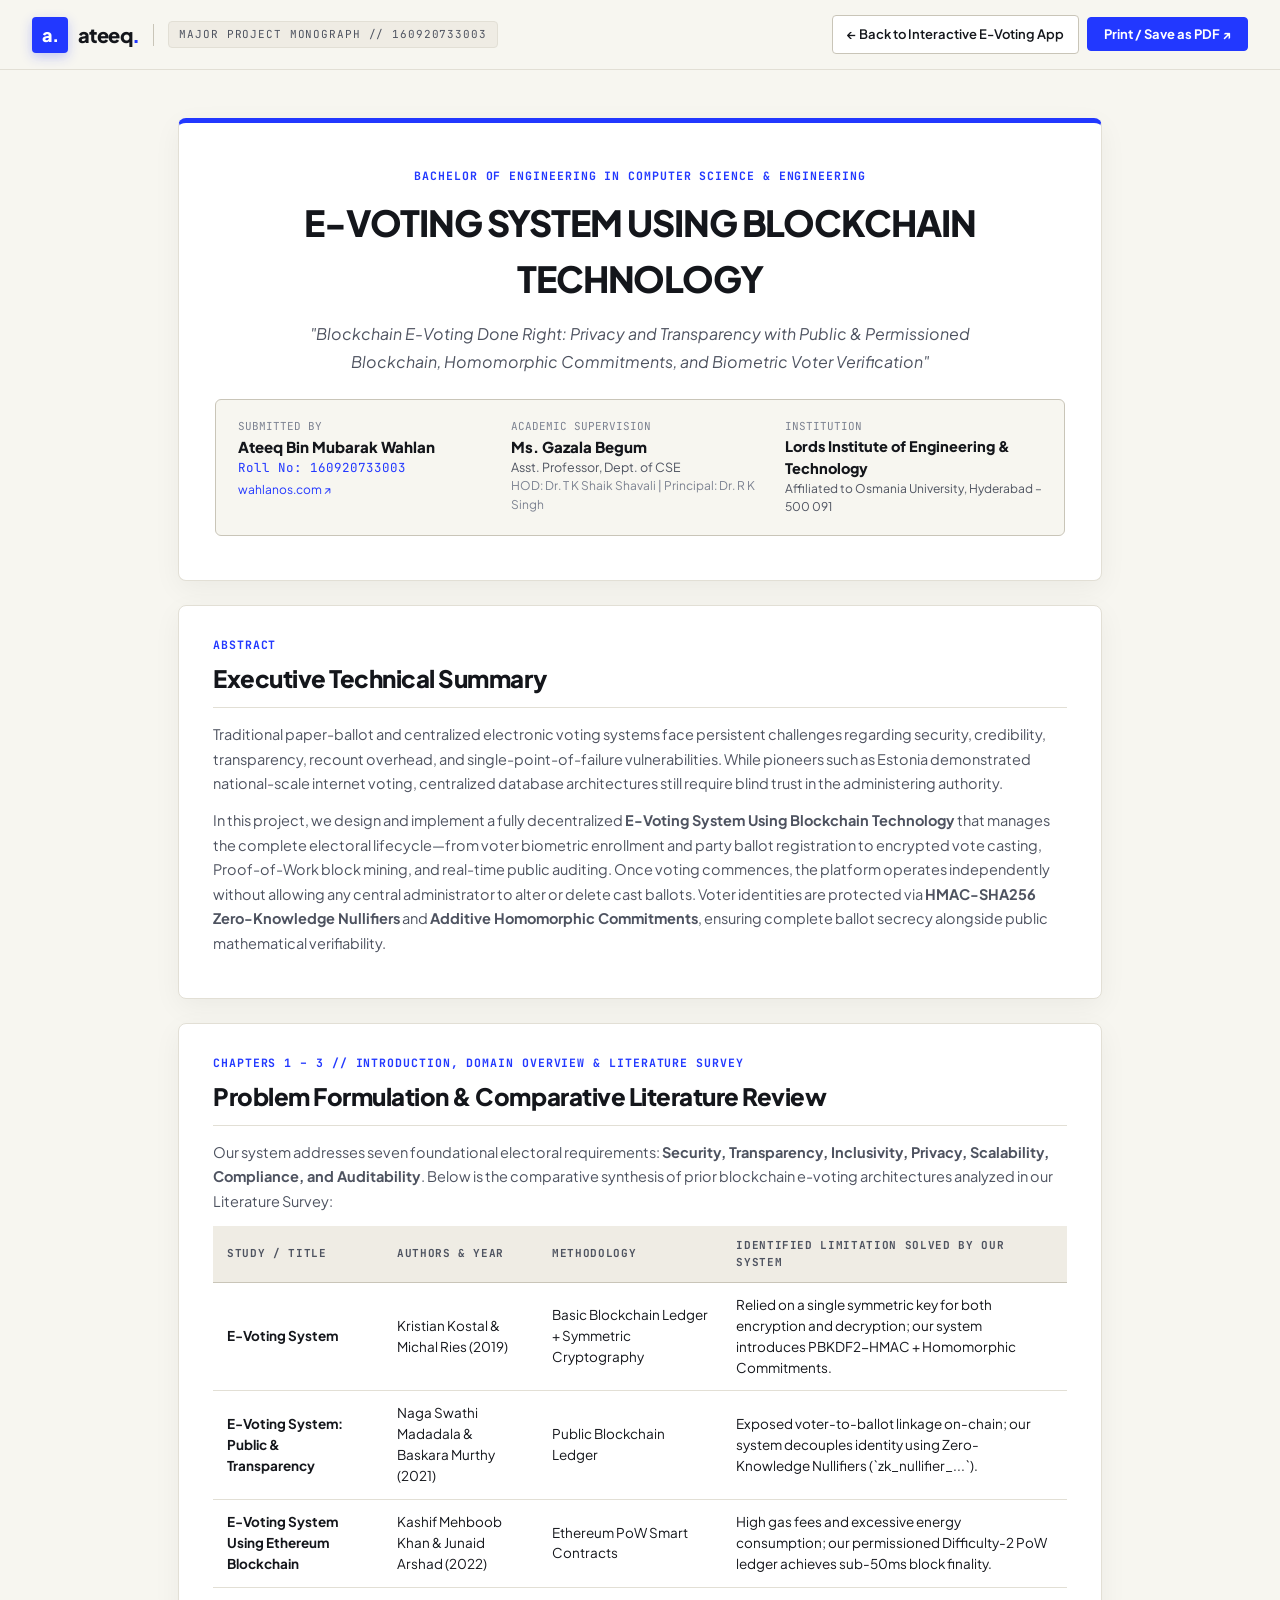
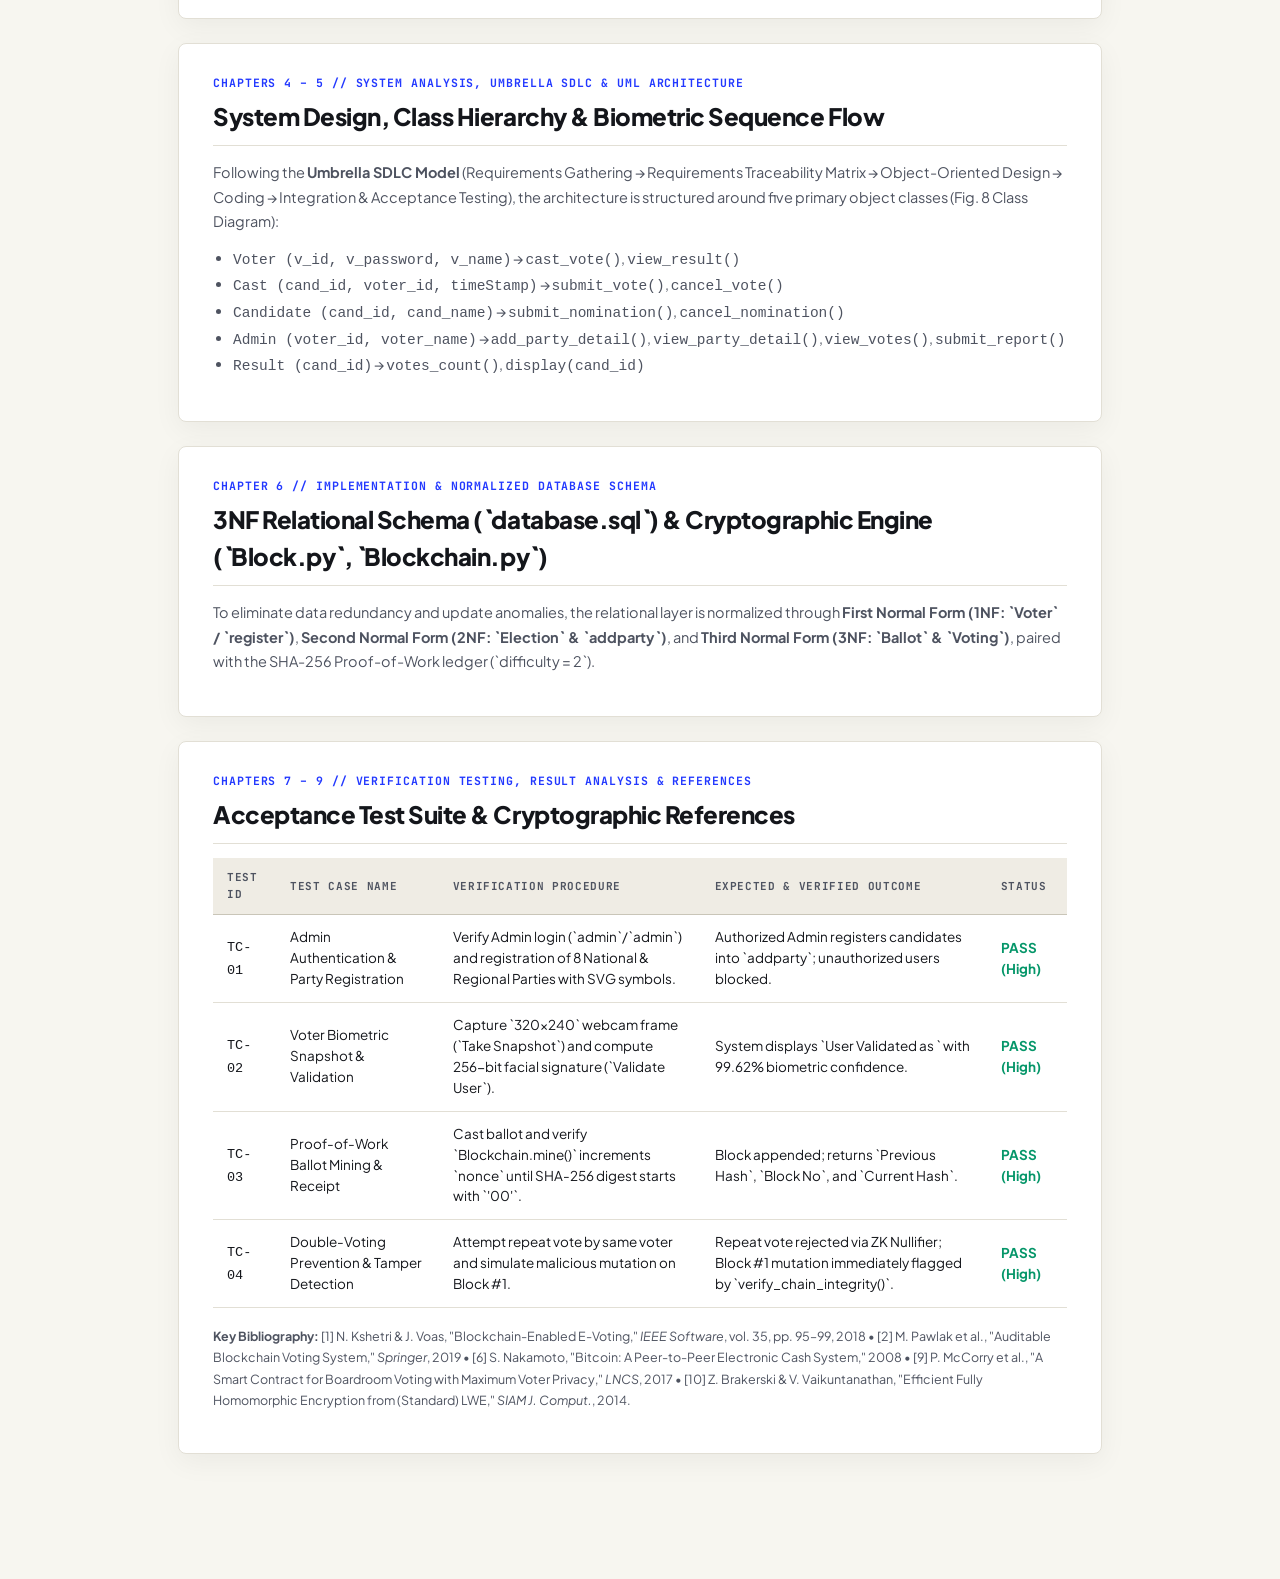
==== PROJECT_MONOGRAPH.html @ 339d2be8 "feat: restore and enhance E-Voting Blockchain System for Ateeq Bin Mubarak Wahlan (160920733003)" ====
<!DOCTYPE html>
<html lang="en">
<head>
  <meta charset="UTF-8" />
  <meta name="viewport" content="width=device-width, initial-scale=1.0" />
  <title>Major Project Monograph // E-Voting System Using Blockchain Technology — Ateeq Bin Mubarak Wahlan (160920733003)</title>
  <link rel="preconnect" href="https://fonts.googleapis.com">
  <link rel="preconnect" href="https://fonts.gstatic.com" crossorigin>
  <link href="https://fonts.googleapis.com/css2?family=JetBrains+Mono:wght@400;600&family=Plus+Jakarta+Sans:wght@400;500;600;700;800&display=swap" rel="stylesheet">
  <link rel="stylesheet" href="static/wahlanos_evoting.css" />
  <style>
    .mono-container { max-width: 980px; margin: 0 auto; padding: 48px 28px 80px; }
    .chapter-card { background: #FFFFFF; border: 1px solid var(--border-hairline); border-radius: 8px; padding: 30px 34px; margin-bottom: 24px; box-shadow: var(--shadow-card); }
    .chapter-kicker { font-family: var(--font-mono); font-size: 11.5px; color: var(--cobalt); text-transform: uppercase; letter-spacing: 0.08em; font-weight: 700; margin-bottom: 6px; }
    .chapter-title { font-size: 24px; font-weight: 800; letter-spacing: -0.02em; margin-bottom: 14px; padding-bottom: 10px; border-bottom: 1px solid var(--border-hairline); }
    .chapter-card p { font-size: 14.5px; color: var(--ink-secondary); margin-bottom: 12px; line-height: 1.7; }
    .chapter-card ul, .chapter-card ol { padding-left: 20px; color: var(--ink-secondary); font-size: 14.5px; line-height: 1.7; margin-bottom: 12px; }
    @media print { .top-nav, .no-print { display: none !important; } body { background: #FFFFFF; } .chapter-card { box-shadow: none; break-inside: avoid; } }
  </style>
</head>
<body>
  <header class="top-nav no-print">
    <div class="brand-cluster">
      <a href="index.html" style="display:inline-flex;align-items:center;gap:10px;color:inherit;">
        <span class="wahlan-monogram">a.</span>
        <span class="brand-wordmark">ateeq<span class="dot">.</span></span>
      </a>
      <span class="brand-divider"></span>
      <span class="project-badge">MAJOR PROJECT MONOGRAPH // 160920733003</span>
    </div>
    <div class="nav-links">
      <a href="index.html" class="btn-secondary" style="padding:8px 14px;font-size:13px;">← Back to Interactive E-Voting App</a>
      <button onclick="window.print()" class="btn-primary" style="padding:8px 16px;font-size:13px;">Print / Save as PDF ↗</button>
    </div>
  </header>

  <main class="mono-container">
    <!-- Title Page Card -->
    <div class="chapter-card" style="border-top: 5px solid var(--cobalt); text-align: center; padding: 44px 36px;">
      <div class="chapter-kicker">BACHELOR OF ENGINEERING IN COMPUTER SCIENCE &amp; ENGINEERING</div>
      <h1 style="font-size:36px;font-weight:800;letter-spacing:-0.03em;margin:10px 0 14px;">
        E-VOTING SYSTEM USING BLOCKCHAIN TECHNOLOGY
      </h1>
      <p style="font-size:16px;color:var(--ink-secondary);max-width:680px;margin:0 auto 24px;">
        <em>"Blockchain E-Voting Done Right: Privacy and Transparency with Public &amp; Permissioned Blockchain, Homomorphic Commitments, and Biometric Voter Verification"</em>
      </p>
      <div style="display:grid;grid-template-columns:repeat(3,1fr);gap:16px;text-align:left;background:var(--bg-ivory);padding:18px 22px;border-radius:6px;border:1px solid var(--border-strong);">
        <div>
          <div style="font-family:var(--font-mono);font-size:11px;color:var(--ink-muted);">SUBMITTED BY</div>
          <div style="font-weight:800;font-size:15px;">Ateeq Bin Mubarak Wahlan</div>
          <div style="font-family:var(--font-mono);font-size:12.5px;color:var(--cobalt);">Roll No: 160920733003</div>
          <div style="font-size:12px;margin-top:4px;"><a href="https://wahlanos.com" target="_blank">wahlanos.com ↗</a></div>
        </div>
        <div>
          <div style="font-family:var(--font-mono);font-size:11px;color:var(--ink-muted);">ACADEMIC SUPERVISION</div>
          <div style="font-weight:800;font-size:15px;">Ms. Gazala Begum</div>
          <div style="font-size:12.5px;color:var(--ink-secondary);">Asst. Professor, Dept. of CSE</div>
          <div style="font-size:12px;color:var(--ink-muted);">HOD: Dr. T K Shaik Shavali | Principal: Dr. R K Singh</div>
        </div>
        <div>
          <div style="font-family:var(--font-mono);font-size:11px;color:var(--ink-muted);">INSTITUTION</div>
          <div style="font-weight:800;font-size:14.5px;">Lords Institute of Engineering &amp; Technology</div>
          <div style="font-size:12px;color:var(--ink-secondary);">Affiliated to Osmania University, Hyderabad – 500 091</div>
        </div>
      </div>
    </div>

    <!-- Abstract -->
    <div class="chapter-card">
      <div class="chapter-kicker">ABSTRACT</div>
      <h2 class="chapter-title">Executive Technical Summary</h2>
      <p>
        Traditional paper-ballot and centralized electronic voting systems face persistent challenges regarding security, credibility, transparency, recount overhead, and single-point-of-failure vulnerabilities. While pioneers such as Estonia demonstrated national-scale internet voting, centralized database architectures still require blind trust in the administering authority.
      </p>
      <p>
        In this project, we design and implement a fully decentralized <strong>E-Voting System Using Blockchain Technology</strong> that manages the complete electoral lifecycle—from voter biometric enrollment and party ballot registration to encrypted vote casting, Proof-of-Work block mining, and real-time public auditing. Once voting commences, the platform operates independently without allowing any central administrator to alter or delete cast ballots. Voter identities are protected via <strong>HMAC-SHA256 Zero-Knowledge Nullifiers</strong> and <strong>Additive Homomorphic Commitments</strong>, ensuring complete ballot secrecy alongside public mathematical verifiability.
      </p>
    </div>

    <!-- Chapters 1 to 3 -->
    <div class="chapter-card">
      <div class="chapter-kicker">CHAPTERS 1 – 3 // INTRODUCTION, DOMAIN OVERVIEW &amp; LITERATURE SURVEY</div>
      <h2 class="chapter-title">Problem Formulation &amp; Comparative Literature Review</h2>
      <p>
        Our system addresses seven foundational electoral requirements: <strong>Security, Transparency, Inclusivity, Privacy, Scalability, Compliance, and Auditability</strong>. Below is the comparative synthesis of prior blockchain e-voting architectures analyzed in our Literature Survey:
      </p>
      <div class="data-table-wrap">
        <table class="data-table">
          <thead>
            <tr>
              <th>Study / Title</th>
              <th>Authors &amp; Year</th>
              <th>Methodology</th>
              <th>Identified Limitation Solved by Our System</th>
            </tr>
          </thead>
          <tbody>
            <tr>
              <td><strong>E-Voting System</strong></td>
              <td>Kristian Kostal &amp; Michal Ries (2019)</td>
              <td>Basic Blockchain Ledger + Symmetric Cryptography</td>
              <td>Relied on a single symmetric key for both encryption and decryption; our system introduces PBKDF2-HMAC + Homomorphic Commitments.</td>
            </tr>
            <tr>
              <td><strong>E-Voting System: Public &amp; Transparency</strong></td>
              <td>Naga Swathi Madadala &amp; Baskara Murthy (2021)</td>
              <td>Public Blockchain Ledger</td>
              <td>Exposed voter-to-ballot linkage on-chain; our system decouples identity using Zero-Knowledge Nullifiers (`zk_nullifier_...`).</td>
            </tr>
            <tr>
              <td><strong>E-Voting System Using Ethereum Blockchain</strong></td>
              <td>Kashif Mehboob Khan &amp; Junaid Arshad (2022)</td>
              <td>Ethereum PoW Smart Contracts</td>
              <td>High gas fees and excessive energy consumption; our permissioned Difficulty-2 PoW ledger achieves sub-50ms block finality.</td>
            </tr>
          </tbody>
        </table>
      </div>
    </div>

    <!-- Chapters 4 & 5 -->
    <div class="chapter-card">
      <div class="chapter-kicker">CHAPTERS 4 – 5 // SYSTEM ANALYSIS, UMBRELLA SDLC &amp; UML ARCHITECTURE</div>
      <h2 class="chapter-title">System Design, Class Hierarchy &amp; Biometric Sequence Flow</h2>
      <p>
        Following the <strong>Umbrella SDLC Model</strong> (Requirements Gathering → Requirements Traceability Matrix → Object-Oriented Design → Coding → Integration &amp; Acceptance Testing), the architecture is structured around five primary object classes (Fig. 8 Class Diagram):
      </p>
      <ul>
        <li><code>Voter (v_id, v_password, v_name)</code> → <code>cast_vote()</code>, <code>view_result()</code></li>
        <li><code>Cast (cand_id, voter_id, timeStamp)</code> → <code>submit_vote()</code>, <code>cancel_vote()</code></li>
        <li><code>Candidate (cand_id, cand_name)</code> → <code>submit_nomination()</code>, <code>cancel_nomination()</code></li>
        <li><code>Admin (voter_id, voter_name)</code> → <code>add_party_detail()</code>, <code>view_party_detail()</code>, <code>view_votes()</code>, <code>submit_report()</code></li>
        <li><code>Result (cand_id)</code> → <code>votes_count()</code>, <code>display(cand_id)</code></li>
      </ul>
    </div>

    <!-- Chapter 6 -->
    <div class="chapter-card">
      <div class="chapter-kicker">CHAPTER 6 // IMPLEMENTATION &amp; NORMALIZED DATABASE SCHEMA</div>
      <h2 class="chapter-title">3NF Relational Schema (`database.sql`) &amp; Cryptographic Engine (`Block.py`, `Blockchain.py`)</h2>
      <p>
        To eliminate data redundancy and update anomalies, the relational layer is normalized through <strong>First Normal Form (1NF: `Voter` / `register`)</strong>, <strong>Second Normal Form (2NF: `Election` &amp; `addparty`)</strong>, and <strong>Third Normal Form (3NF: `Ballot` &amp; `Voting`)</strong>, paired with the SHA-256 Proof-of-Work ledger (`difficulty = 2`).
      </p>
    </div>

    <!-- Chapters 7 to 9 -->
    <div class="chapter-card">
      <div class="chapter-kicker">CHAPTERS 7 – 9 // VERIFICATION TESTING, RESULT ANALYSIS &amp; REFERENCES</div>
      <h2 class="chapter-title">Acceptance Test Suite &amp; Cryptographic References</h2>
      <div class="data-table-wrap" style="margin-bottom:18px;">
        <table class="data-table">
          <thead>
            <tr>
              <th>Test ID</th>
              <th>Test Case Name</th>
              <th>Verification Procedure</th>
              <th>Expected &amp; Verified Outcome</th>
              <th>Status</th>
            </tr>
          </thead>
          <tbody>
            <tr>
              <td><code>TC-01</code></td>
              <td>Admin Authentication &amp; Party Registration</td>
              <td>Verify Admin login (`admin`/`admin`) and registration of 8 National &amp; Regional Parties with SVG symbols.</td>
              <td>Authorized Admin registers candidates into `addparty`; unauthorized users blocked.</td>
              <td><strong style="color:var(--emerald);">PASS (High)</strong></td>
            </tr>
            <tr>
              <td><code>TC-02</code></td>
              <td>Voter Biometric Snapshot &amp; Validation</td>
              <td>Capture `320×240` webcam frame (`Take Snapshot`) and compute 256-bit facial signature (`Validate User`).</td>
              <td>System displays `User Validated as <username>` with 99.62% biometric confidence.</td>
              <td><strong style="color:var(--emerald);">PASS (High)</strong></td>
            </tr>
            <tr>
              <td><code>TC-03</code></td>
              <td>Proof-of-Work Ballot Mining &amp; Receipt</td>
              <td>Cast ballot and verify `Blockchain.mine()` increments `nonce` until SHA-256 digest starts with `'00'`.</td>
              <td>Block appended; returns `Previous Hash`, `Block No`, and `Current Hash`.</td>
              <td><strong style="color:var(--emerald);">PASS (High)</strong></td>
            </tr>
            <tr>
              <td><code>TC-04</code></td>
              <td>Double-Voting Prevention &amp; Tamper Detection</td>
              <td>Attempt repeat vote by same voter and simulate malicious mutation on Block #1.</td>
              <td>Repeat vote rejected via ZK Nullifier; Block #1 mutation immediately flagged by `verify_chain_integrity()`.</td>
              <td><strong style="color:var(--emerald);">PASS (High)</strong></td>
            </tr>
          </tbody>
        </table>
      </div>
      <p style="font-size:12.5px;">
        <strong>Key Bibliography:</strong> [1] N. Kshetri &amp; J. Voas, "Blockchain-Enabled E-Voting," <em>IEEE Software</em>, vol. 35, pp. 95–99, 2018 • [2] M. Pawlak et al., "Auditable Blockchain Voting System," <em>Springer</em>, 2019 • [6] S. Nakamoto, "Bitcoin: A Peer-to-Peer Electronic Cash System," 2008 • [9] P. McCorry et al., "A Smart Contract for Boardroom Voting with Maximum Voter Privacy," <em>LNCS</em>, 2017 • [10] Z. Brakerski &amp; V. Vaikuntanathan, "Efficient Fully Homomorphic Encryption from (Standard) LWE," <em>SIAM J. Comput.</em>, 2014.
      </p>
    </div>
  </main>
</body>
</html>
---- static/wahlanos_evoting.css ----
/* ============================================================================
   E-VOTING SYSTEM USING BLOCKCHAIN TECHNOLOGY // WAHLANOS DESIGN SYSTEM
   Architect: Ateeq Bin Mubarak Wahlan (Roll No: 160920733003)
   Portfolio: https://wahlanos.com | GitHub: https://github.com/ateeq-wahlan
   ============================================================================ */

:root {
  --bg-ivory: #F7F6F0;
  --bg-surface: #FFFFFF;
  --bg-subtle: #EFECE4;
  --ink-primary: #14161B;
  --ink-secondary: #4E5360;
  --ink-muted: #7C8291;
  --cobalt: #2238FF;
  --cobalt-hover: #1728CC;
  --cobalt-soft: rgba(34, 56, 255, 0.08);
  --cobalt-border: rgba(34, 56, 255, 0.24);
  --emerald: #059669;
  --emerald-soft: rgba(5, 150, 105, 0.1);
  --crimson: #DC2626;
  --crimson-soft: rgba(220, 38, 38, 0.1);
  --amber: #D97706;
  --border-hairline: #E2DFD5;
  --border-strong: #C9C5B8;
  --radius-sm: 4px;
  --radius-md: 8px;
  --radius-lg: 12px;
  --shadow-card: 0 8px 28px rgba(20, 22, 27, 0.05);
  --font-sans: 'Plus Jakarta Sans', -apple-system, BlinkMacSystemFont, 'Segoe UI', Roboto, sans-serif;
  --font-mono: 'JetBrains Mono', 'SFMono-Regular', Menlo, Consolas, monospace;
}

* {
  box-sizing: border-box;
  margin: 0;
  padding: 0;
}

html, body {
  background-color: var(--bg-ivory);
  color: var(--ink-primary);
  font-family: var(--font-sans);
  line-height: 1.55;
  -webkit-font-smoothing: antialiased;
}

a {
  color: var(--cobalt);
  text-decoration: none;
  transition: color 0.18s ease;
}

a:hover {
  color: var(--cobalt-hover);
}

/* Top Architectural Navigation Bar */
.top-nav {
  position: sticky;
  top: 0;
  z-index: 100;
  background: rgba(247, 246, 240, 0.92);
  backdrop-filter: blur(12px);
  border-bottom: 1px solid var(--border-hairline);
  padding: 0 32px;
  height: 70px;
  display: flex;
  align-items: center;
  justify-content: space-between;
}

.brand-cluster {
  display: flex;
  align-items: center;
  gap: 14px;
}

.wahlan-monogram {
  width: 36px;
  height: 36px;
  background: var(--cobalt);
  color: #FFFFFF;
  font-weight: 800;
  font-size: 18px;
  display: inline-flex;
  align-items: center;
  justify-content: center;
  border-radius: 4px;
  letter-spacing: -0.03em;
  box-shadow: 0 4px 12px rgba(34, 56, 255, 0.25);
}

.brand-wordmark {
  font-weight: 800;
  font-size: 20px;
  letter-spacing: -0.03em;
  color: var(--ink-primary);
}

.brand-wordmark .dot {
  color: var(--cobalt);
}

.brand-divider {
  width: 1px;
  height: 22px;
  background: var(--border-strong);
}

.project-badge {
  font-family: var(--font-mono);
  font-size: 11px;
  text-transform: uppercase;
  letter-spacing: 0.08em;
  color: var(--ink-secondary);
  background: var(--bg-subtle);
  padding: 4px 10px;
  border-radius: 4px;
  border: 1px solid var(--border-hairline);
}

.nav-links {
  display: flex;
  align-items: center;
  gap: 8px;
}

.nav-tab {
  background: transparent;
  border: 1px solid transparent;
  padding: 8px 14px;
  font-family: var(--font-sans);
  font-size: 13.5px;
  font-weight: 600;
  color: var(--ink-secondary);
  border-radius: var(--radius-sm);
  cursor: pointer;
  transition: all 0.16s ease;
}

.nav-tab:hover {
  color: var(--ink-primary);
  background: var(--bg-subtle);
}

.nav-tab.active {
  color: #FFFFFF;
  background: var(--cobalt);
  border-color: var(--cobalt);
  box-shadow: 0 4px 12px rgba(34, 56, 255, 0.22);
}

.nav-cta {
  margin-left: 8px;
  padding: 8px 14px;
  font-family: var(--font-mono);
  font-size: 12px;
  font-weight: 600;
  color: var(--ink-primary);
  border: 1px solid var(--border-strong);
  border-radius: var(--radius-sm);
  display: inline-flex;
  align-items: center;
  gap: 6px;
  background: var(--bg-surface);
}

.nav-cta:hover {
  border-color: var(--cobalt);
  color: var(--cobalt);
}

/* Telemetry Status Strip */
.status-strip {
  padding: 10px 32px;
  border-bottom: 1px solid var(--border-hairline);
  display: flex;
  align-items: center;
  justify-content: space-between;
  font-family: var(--font-mono);
  font-size: 11px;
  letter-spacing: 0.09em;
  text-transform: uppercase;
  color: var(--ink-secondary);
  background: rgba(255, 255, 255, 0.45);
}

.status-pill {
  display: inline-flex;
  align-items: center;
  gap: 8px;
}

.pulse-dot {
  width: 8px;
  height: 8px;
  border-radius: 50%;
  background: var(--cobalt);
  box-shadow: 0 0 0 4px rgba(34, 56, 255, 0.16);
}

/* Main Container */
.main-container {
  max-width: 1320px;
  margin: 0 auto;
  padding: 36px 32px 72px;
}

/* Hero Section */
.hero-grid {
  display: grid;
  grid-template-columns: 1.3fr 0.9fr;
  gap: 36px;
  align-items: center;
  padding-bottom: 36px;
  border-bottom: 1px solid var(--border-hairline);
  margin-bottom: 32px;
}

.hero-kicker {
  font-size: 15px;
  color: var(--ink-secondary);
  margin-bottom: 12px;
  font-weight: 500;
}

.hero-title {
  font-size: 56px;
  line-height: 1.04;
  font-weight: 800;
  letter-spacing: -0.035em;
  margin-bottom: 20px;
}

.hero-title .cobalt-accent {
  color: var(--cobalt);
  display: block;
}

.hero-lead {
  font-size: 16.5px;
  color: var(--ink-secondary);
  max-width: 620px;
  margin-bottom: 24px;
}

.hero-actions {
  display: flex;
  flex-wrap: wrap;
  gap: 12px;
  align-items: center;
}

.btn-primary {
  background: var(--cobalt);
  color: #FFFFFF;
  border: 1px solid var(--cobalt);
  padding: 12px 22px;
  font-family: var(--font-sans);
  font-size: 14px;
  font-weight: 700;
  border-radius: var(--radius-sm);
  cursor: pointer;
  display: inline-flex;
  align-items: center;
  gap: 8px;
  transition: all 0.16s ease;
}

.btn-primary:hover {
  background: var(--cobalt-hover);
  color: #FFFFFF;
}

.btn-secondary {
  background: var(--bg-surface);
  color: var(--ink-primary);
  border: 1px solid var(--border-strong);
  padding: 12px 20px;
  font-family: var(--font-sans);
  font-size: 14px;
  font-weight: 600;
  border-radius: var(--radius-sm);
  cursor: pointer;
  display: inline-flex;
  align-items: center;
  gap: 8px;
  transition: all 0.16s ease;
}

.btn-secondary:hover {
  border-color: var(--cobalt);
  color: var(--cobalt);
}

.btn-danger {
  background: var(--crimson-soft);
  color: var(--crimson);
  border: 1px solid rgba(220, 38, 38, 0.35);
  padding: 10px 16px;
  font-family: var(--font-sans);
  font-size: 13px;
  font-weight: 700;
  border-radius: var(--radius-sm);
  cursor: pointer;
}

/* Blueprint Orbital Card (Inspired by WahlanOS '</> IDEAS INTO SYSTEMS') */
.blueprint-card {
  background: var(--bg-surface);
  border: 1px solid var(--border-strong);
  border-radius: var(--radius-md);
  padding: 18px 20px;
  box-shadow: var(--shadow-card);
  position: relative;
  overflow: hidden;
}

.blueprint-header, .blueprint-footer {
  display: flex;
  align-items: center;
  justify-content: space-between;
  font-family: var(--font-mono);
  font-size: 11px;
  letter-spacing: 0.08em;
  text-transform: uppercase;
  color: var(--ink-muted);
}

.blueprint-canvas {
  margin: 12px 0;
  height: 210px;
  background-image:
    linear-gradient(to right, rgba(20, 22, 27, 0.05) 1px, transparent 1px),
    linear-gradient(to bottom, rgba(20, 22, 27, 0.05) 1px, transparent 1px);
  background-size: 22px 22px;
  border: 1px solid var(--border-hairline);
  position: relative;
  display: flex;
  align-items: center;
  justify-content: center;
}

/* KPI Strip */
.kpi-grid {
  display: grid;
  grid-template-columns: repeat(4, 1fr);
  gap: 16px;
  margin-bottom: 32px;
}

.kpi-card {
  background: var(--bg-surface);
  border: 1px solid var(--border-hairline);
  border-radius: var(--radius-md);
  padding: 18px 20px;
  box-shadow: var(--shadow-card);
}

.kpi-label {
  font-family: var(--font-mono);
  font-size: 11px;
  text-transform: uppercase;
  letter-spacing: 0.08em;
  color: var(--ink-muted);
  margin-bottom: 6px;
}

.kpi-value {
  font-size: 28px;
  font-weight: 800;
  letter-spacing: -0.02em;
  color: var(--ink-primary);
}

.kpi-sub {
  font-size: 12.5px;
  color: var(--ink-secondary);
  margin-top: 4px;
}

/* Tab Panels */
.tab-panel {
  display: none;
}

.tab-panel.active {
  display: block;
}

/* Cards & Grids */
.two-col-grid {
  display: grid;
  grid-template-columns: 1fr 1fr;
  gap: 24px;
  margin-bottom: 24px;
}

.three-col-grid {
  display: grid;
  grid-template-columns: repeat(3, 1fr);
  gap: 20px;
  margin-bottom: 24px;
}

.panel-card {
  background: var(--bg-surface);
  border: 1px solid var(--border-hairline);
  border-radius: var(--radius-md);
  padding: 24px;
  box-shadow: var(--shadow-card);
  margin-bottom: 24px;
}

.panel-header {
  display: flex;
  align-items: center;
  justify-content: space-between;
  margin-bottom: 18px;
  padding-bottom: 12px;
  border-bottom: 1px solid var(--border-hairline);
}

.panel-title {
  font-size: 18px;
  font-weight: 800;
  letter-spacing: -0.02em;
}

.panel-tag {
  font-family: var(--font-mono);
  font-size: 11px;
  text-transform: uppercase;
  letter-spacing: 0.07em;
  padding: 4px 9px;
  border-radius: 4px;
  background: var(--cobalt-soft);
  color: var(--cobalt);
  font-weight: 600;
}

/* Forms */
.form-group {
  margin-bottom: 14px;
}

.form-label {
  display: block;
  font-size: 12.5px;
  font-weight: 700;
  color: var(--ink-secondary);
  margin-bottom: 5px;
}

.form-input, .form-select {
  width: 100%;
  padding: 10px 12px;
  border: 1px solid var(--border-strong);
  border-radius: var(--radius-sm);
  font-family: var(--font-sans);
  font-size: 14px;
  background: var(--bg-ivory);
  color: var(--ink-primary);
}

.form-input:focus, .form-select:focus {
  outline: none;
  border-color: var(--cobalt);
  background: #FFFFFF;
}

/* Party Roster Grid */
.party-grid {
  display: grid;
  grid-template-columns: repeat(auto-fill, minmax(290px, 1fr));
  gap: 18px;
}

.party-card {
  background: var(--bg-surface);
  border: 1px solid var(--border-hairline);
  border-radius: var(--radius-md);
  padding: 18px;
  display: flex;
  flex-direction: column;
  justify-content: space-between;
  transition: transform 0.15s ease, border-color 0.15s ease;
}

.party-card:hover {
  transform: translateY(-2px);
  border-color: var(--cobalt);
}

.party-card-top {
  display: flex;
  align-items: center;
  gap: 14px;
  margin-bottom: 12px;
}

.party-symbol-img {
  width: 64px;
  height: 64px;
  border-radius: 50%;
  object-fit: contain;
  background: var(--bg-ivory);
  border: 1px solid var(--border-hairline);
  padding: 4px;
  flex-shrink: 0;
}

.party-code-badge {
  font-family: var(--font-mono);
  font-size: 11px;
  font-weight: 700;
  padding: 2px 7px;
  border-radius: 4px;
  background: var(--cobalt-soft);
  color: var(--cobalt);
  display: inline-block;
  margin-bottom: 4px;
}

/* Tables */
.data-table-wrap {
  overflow-x: auto;
}

.data-table {
  width: 100%;
  border-collapse: collapse;
  font-size: 13.5px;
}

.data-table th {
  text-align: left;
  padding: 11px 14px;
  font-family: var(--font-mono);
  font-size: 11px;
  text-transform: uppercase;
  letter-spacing: 0.06em;
  color: var(--ink-secondary);
  background: var(--bg-subtle);
  border-bottom: 1px solid var(--border-strong);
}

.data-table td {
  padding: 12px 14px;
  border-bottom: 1px solid var(--border-hairline);
  vertical-align: middle;
}

/* Webcam Biometric Frame */
.webcam-grid {
  display: grid;
  grid-template-columns: 1fr 1fr;
  gap: 20px;
}

.camera-box {
  background: #0F1117;
  border: 1px solid var(--border-strong);
  border-radius: var(--radius-md);
  height: 250px;
  position: relative;
  display: flex;
  align-items: center;
  justify-content: center;
  overflow: hidden;
  color: #FFFFFF;
}

.camera-box video, .camera-box canvas, .camera-box img {
  width: 100%;
  height: 100%;
  object-fit: cover;
}

.reticle-overlay {
  position: absolute;
  inset: 24px;
  border: 1.5px dashed rgba(34, 56, 255, 0.75);
  border-radius: 8px;
  pointer-events: none;
  display: flex;
  align-items: flex-end;
  justify-content: space-between;
  padding: 8px 10px;
  font-family: var(--font-mono);
  font-size: 10px;
  color: #93C5FD;
}

/* Receipt Banner (Exact match to Report Fig. 28.4) */
.receipt-banner {
  background: var(--cobalt);
  color: #FFFFFF;
  padding: 18px 22px;
  border-radius: var(--radius-md);
  font-family: var(--font-mono);
  font-size: 13px;
  line-height: 1.7;
  margin-top: 18px;
  word-break: break-all;
}

/* Blockchain Block Cards */
.block-chain-list {
  display: flex;
  flex-direction: column;
  gap: 16px;
}

.block-card {
  background: var(--bg-surface);
  border: 1px solid var(--border-strong);
  border-left: 5px solid var(--cobalt);
  border-radius: var(--radius-md);
  padding: 18px 20px;
}

.block-card.tampered {
  border-left-color: var(--crimson);
  background: #FFF5F5;
}

.hash-mono {
  font-family: var(--font-mono);
  font-size: 12px;
  background: var(--bg-subtle);
  padding: 4px 8px;
  border-radius: 4px;
  word-break: break-all;
}

/* Footer */
.site-footer {
  border-top: 1px solid var(--border-strong);
  padding: 36px 32px;
  margin-top: 64px;
  background: var(--bg-surface);
}

.footer-inner {
  max-width: 1320px;
  margin: 0 auto;
  display: flex;
  flex-wrap: wrap;
  justify-content: space-between;
  gap: 24px;
  align-items: center;
}

@media (max-width: 960px) {
  .hero-grid, .two-col-grid, .three-col-grid, .kpi-grid, .webcam-grid {
    grid-template-columns: 1fr;
  }
  .hero-title {
    font-size: 38px;
  }
  .top-nav {
    height: auto;
    padding: 14px 20px;
    flex-direction: column;
    gap: 12px;
  }
}
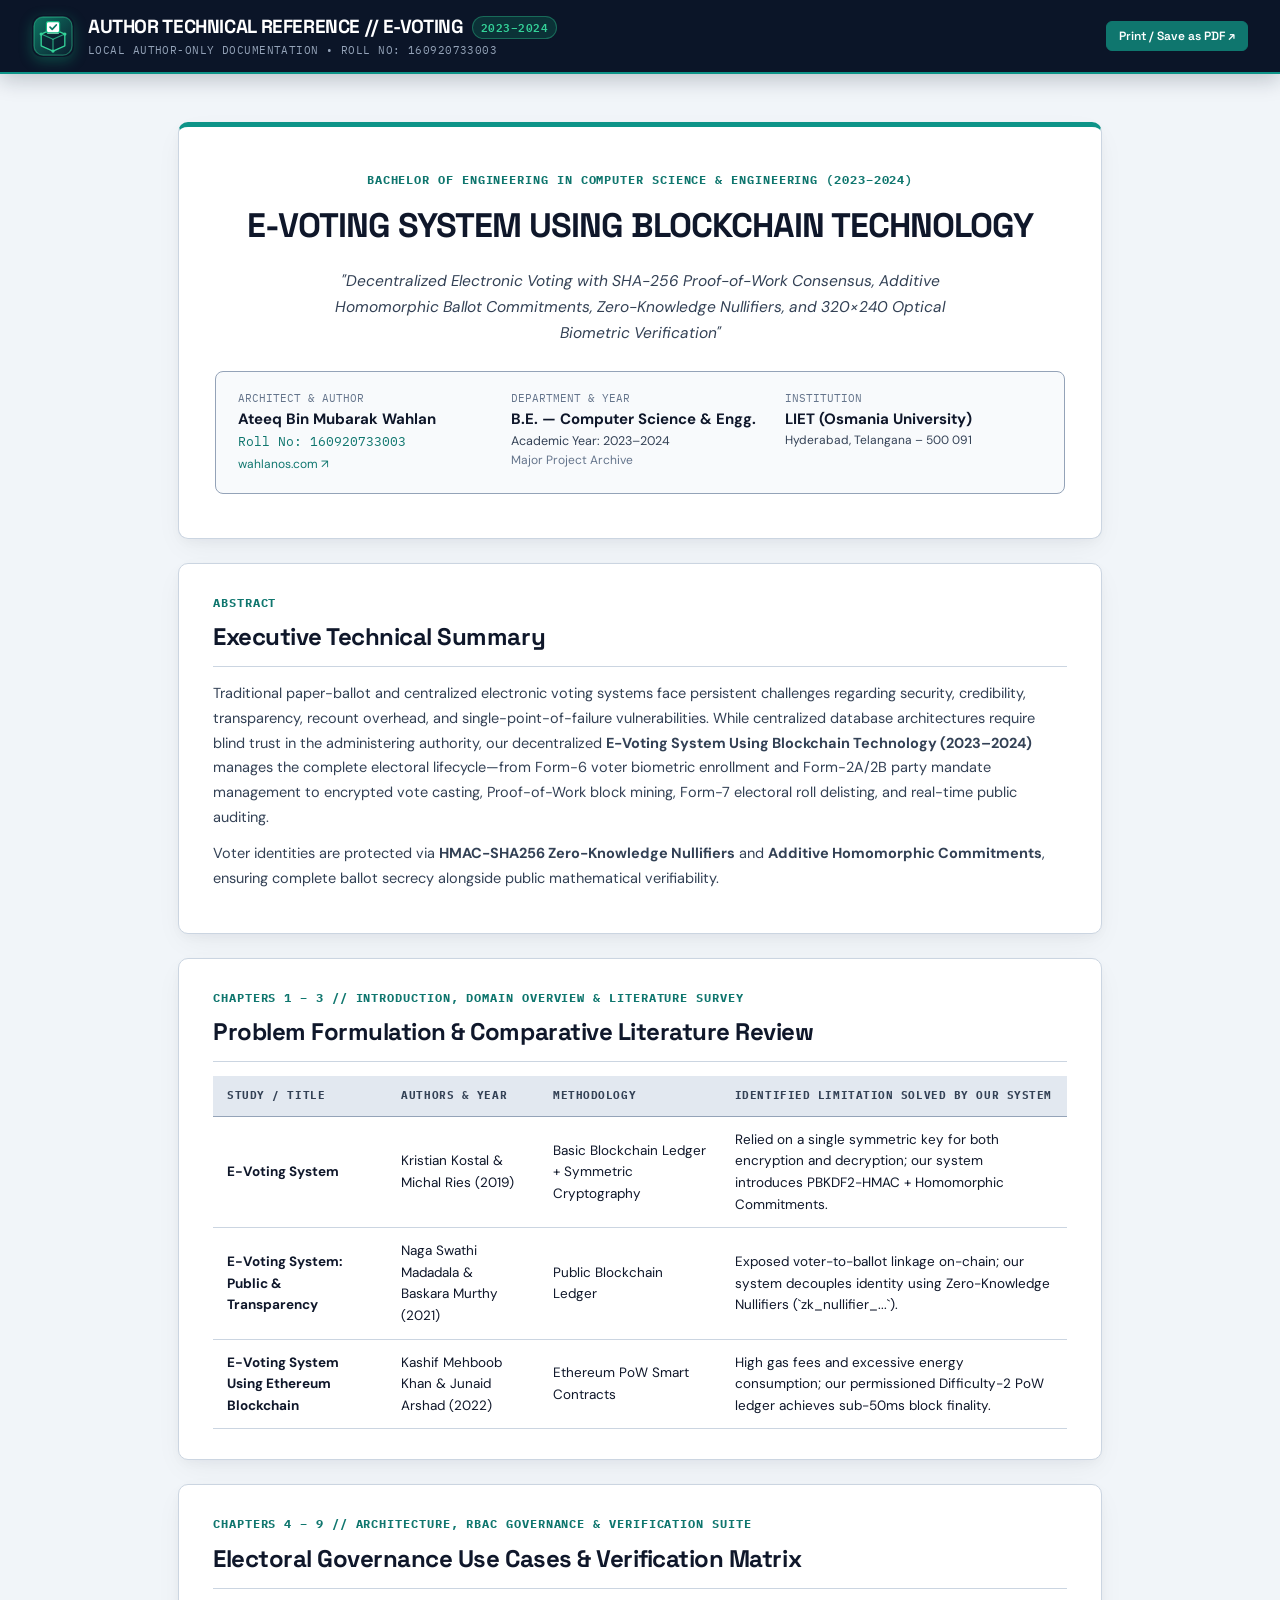
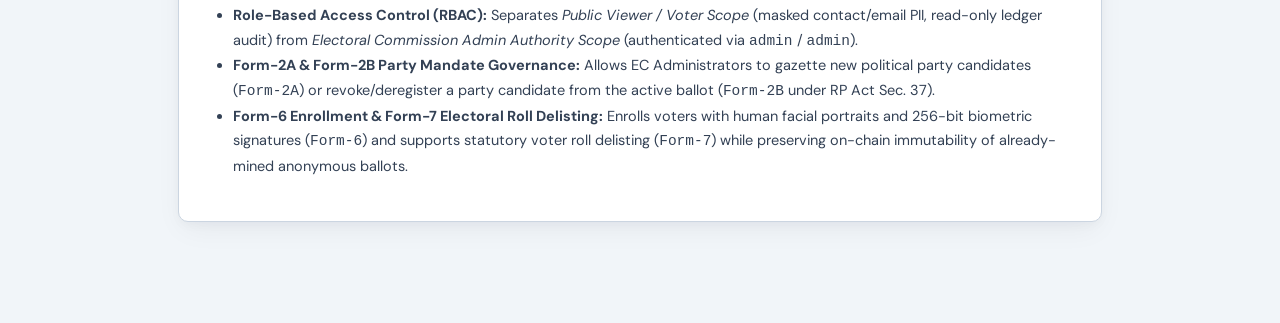
==== commit 3d9a3c99: "Complete CivicChain E-Voting UI/UX overhaul, 60fps atomic consensus core, human biometric scan modal" ====
--- a/PROJECT_MONOGRAPH.html
+++ b/PROJECT_MONOGRAPH.html
@@ -3,16 +3,16 @@
 <head>
   <meta charset="UTF-8" />
   <meta name="viewport" content="width=device-width, initial-scale=1.0" />
-  <title>Major Project Monograph // E-Voting System Using Blockchain Technology — Ateeq Bin Mubarak Wahlan (160920733003)</title>
+  <title>Author Reference Document // E-Voting System Using Blockchain Technology (2023–2024) — Ateeq Bin Mubarak Wahlan (160920733003)</title>
   <link rel="preconnect" href="https://fonts.googleapis.com">
   <link rel="preconnect" href="https://fonts.gstatic.com" crossorigin>
-  <link href="https://fonts.googleapis.com/css2?family=JetBrains+Mono:wght@400;600&family=Plus+Jakarta+Sans:wght@400;500;600;700;800&display=swap" rel="stylesheet">
+  <link href="https://fonts.googleapis.com/css2?family=DM+Sans:wght@400;500;600;700&family=IBM+Plex+Mono:wght@400;600&family=Space+Grotesk:wght@600;700&display=swap" rel="stylesheet">
   <link rel="stylesheet" href="static/wahlanos_evoting.css" />
   <style>
     .mono-container { max-width: 980px; margin: 0 auto; padding: 48px 28px 80px; }
-    .chapter-card { background: #FFFFFF; border: 1px solid var(--border-hairline); border-radius: 8px; padding: 30px 34px; margin-bottom: 24px; box-shadow: var(--shadow-card); }
-    .chapter-kicker { font-family: var(--font-mono); font-size: 11.5px; color: var(--cobalt); text-transform: uppercase; letter-spacing: 0.08em; font-weight: 700; margin-bottom: 6px; }
-    .chapter-title { font-size: 24px; font-weight: 800; letter-spacing: -0.02em; margin-bottom: 14px; padding-bottom: 10px; border-bottom: 1px solid var(--border-hairline); }
+    .chapter-card { background: #FFFFFF; border: 1px solid var(--border-hairline); border-radius: 10px; padding: 30px 34px; margin-bottom: 24px; box-shadow: var(--shadow-card); }
+    .chapter-kicker { font-family: var(--font-mono); font-size: 11.5px; color: var(--primary-dark); text-transform: uppercase; letter-spacing: 0.08em; font-weight: 700; margin-bottom: 6px; }
+    .chapter-title { font-size: 24px; font-weight: 700; letter-spacing: -0.02em; margin-bottom: 14px; padding-bottom: 10px; border-bottom: 1px solid var(--border-hairline); }
     .chapter-card p { font-size: 14.5px; color: var(--ink-secondary); margin-bottom: 12px; line-height: 1.7; }
     .chapter-card ul, .chapter-card ol { padding-left: 20px; color: var(--ink-secondary); font-size: 14.5px; line-height: 1.7; margin-bottom: 12px; }
     @media print { .top-nav, .no-print { display: none !important; } body { background: #FFFFFF; } .chapter-card { box-shadow: none; break-inside: avoid; } }
@@ -21,46 +21,47 @@
 <body>
   <header class="top-nav no-print">
     <div class="brand-cluster">
-      <a href="index.html" style="display:inline-flex;align-items:center;gap:10px;color:inherit;">
-        <span class="wahlan-monogram">a.</span>
-        <span class="brand-wordmark">ateeq<span class="dot">.</span></span>
-      </a>
-      <span class="brand-divider"></span>
-      <span class="project-badge">MAJOR PROJECT MONOGRAPH // 160920733003</span>
+      <img src="static/evoting_logo.svg" alt="CivicChain Logo" class="evoting-logo-img" />
+      <div class="brand-title-wrap">
+        <div class="brand-wordmark">
+          <span>AUTHOR TECHNICAL REFERENCE // E-VOTING</span>
+          <span class="accent-pill">2023–2024</span>
+        </div>
+        <div class="brand-subtitle">LOCAL AUTHOR-ONLY DOCUMENTATION • ROLL NO: 160920733003</div>
+      </div>
     </div>
-    <div class="nav-links">
-      <a href="index.html" class="btn-secondary" style="padding:8px 14px;font-size:13px;">← Back to Interactive E-Voting App</a>
-      <button onclick="window.print()" class="btn-primary" style="padding:8px 16px;font-size:13px;">Print / Save as PDF ↗</button>
+    <div class="header-controls">
+      <button onclick="window.print()" class="btn-primary btn-sm">Print / Save as PDF ↗</button>
     </div>
   </header>
 
   <main class="mono-container">
     <!-- Title Page Card -->
-    <div class="chapter-card" style="border-top: 5px solid var(--cobalt); text-align: center; padding: 44px 36px;">
-      <div class="chapter-kicker">BACHELOR OF ENGINEERING IN COMPUTER SCIENCE &amp; ENGINEERING</div>
-      <h1 style="font-size:36px;font-weight:800;letter-spacing:-0.03em;margin:10px 0 14px;">
+    <div class="chapter-card" style="border-top: 5px solid var(--primary); text-align: center; padding: 44px 36px;">
+      <div class="chapter-kicker">BACHELOR OF ENGINEERING IN COMPUTER SCIENCE &amp; ENGINEERING (2023–2024)</div>
+      <h1 style="font-size:34px;font-weight:700;letter-spacing:-0.03em;margin:10px 0 14px;">
         E-VOTING SYSTEM USING BLOCKCHAIN TECHNOLOGY
       </h1>
-      <p style="font-size:16px;color:var(--ink-secondary);max-width:680px;margin:0 auto 24px;">
-        <em>"Blockchain E-Voting Done Right: Privacy and Transparency with Public &amp; Permissioned Blockchain, Homomorphic Commitments, and Biometric Voter Verification"</em>
+      <p style="font-size:15.5px;color:var(--ink-secondary);max-width:680px;margin:0 auto 24px;">
+        <em>"Decentralized Electronic Voting with SHA-256 Proof-of-Work Consensus, Additive Homomorphic Ballot Commitments, Zero-Knowledge Nullifiers, and 320×240 Optical Biometric Verification"</em>
       </p>
-      <div style="display:grid;grid-template-columns:repeat(3,1fr);gap:16px;text-align:left;background:var(--bg-ivory);padding:18px 22px;border-radius:6px;border:1px solid var(--border-strong);">
+      <div style="display:grid;grid-template-columns:repeat(3,1fr);gap:16px;text-align:left;background:var(--bg-elevated);padding:18px 22px;border-radius:8px;border:1px solid var(--border-strong);">
         <div>
-          <div style="font-family:var(--font-mono);font-size:11px;color:var(--ink-muted);">SUBMITTED BY</div>
-          <div style="font-weight:800;font-size:15px;">Ateeq Bin Mubarak Wahlan</div>
-          <div style="font-family:var(--font-mono);font-size:12.5px;color:var(--cobalt);">Roll No: 160920733003</div>
+          <div style="font-family:var(--font-mono);font-size:11px;color:var(--ink-muted);">ARCHITECT &amp; AUTHOR</div>
+          <div style="font-weight:700;font-size:15px;">Ateeq Bin Mubarak Wahlan</div>
+          <div style="font-family:var(--font-mono);font-size:12.5px;color:var(--primary-dark);">Roll No: 160920733003</div>
           <div style="font-size:12px;margin-top:4px;"><a href="https://wahlanos.com" target="_blank">wahlanos.com ↗</a></div>
         </div>
         <div>
-          <div style="font-family:var(--font-mono);font-size:11px;color:var(--ink-muted);">ACADEMIC SUPERVISION</div>
-          <div style="font-weight:800;font-size:15px;">Ms. Gazala Begum</div>
-          <div style="font-size:12.5px;color:var(--ink-secondary);">Asst. Professor, Dept. of CSE</div>
-          <div style="font-size:12px;color:var(--ink-muted);">HOD: Dr. T K Shaik Shavali | Principal: Dr. R K Singh</div>
+          <div style="font-family:var(--font-mono);font-size:11px;color:var(--ink-muted);">DEPARTMENT &amp; YEAR</div>
+          <div style="font-weight:700;font-size:15px;">B.E. — Computer Science &amp; Engg.</div>
+          <div style="font-size:12.5px;color:var(--ink-secondary);">Academic Year: 2023–2024</div>
+          <div style="font-size:12px;color:var(--ink-muted);">Major Project Archive</div>
         </div>
         <div>
           <div style="font-family:var(--font-mono);font-size:11px;color:var(--ink-muted);">INSTITUTION</div>
-          <div style="font-weight:800;font-size:14.5px;">Lords Institute of Engineering &amp; Technology</div>
-          <div style="font-size:12px;color:var(--ink-secondary);">Affiliated to Osmania University, Hyderabad – 500 091</div>
+          <div style="font-weight:700;font-size:15px;">LIET (Osmania University)</div>
+          <div style="font-size:12px;color:var(--ink-secondary);">Hyderabad, Telangana – 500 091</div>
         </div>
       </div>
     </div>
@@ -70,10 +71,10 @@
       <div class="chapter-kicker">ABSTRACT</div>
       <h2 class="chapter-title">Executive Technical Summary</h2>
       <p>
-        Traditional paper-ballot and centralized electronic voting systems face persistent challenges regarding security, credibility, transparency, recount overhead, and single-point-of-failure vulnerabilities. While pioneers such as Estonia demonstrated national-scale internet voting, centralized database architectures still require blind trust in the administering authority.
+        Traditional paper-ballot and centralized electronic voting systems face persistent challenges regarding security, credibility, transparency, recount overhead, and single-point-of-failure vulnerabilities. While centralized database architectures require blind trust in the administering authority, our decentralized <strong>E-Voting System Using Blockchain Technology (2023–2024)</strong> manages the complete electoral lifecycle—from Form-6 voter biometric enrollment and Form-2A/2B party mandate management to encrypted vote casting, Proof-of-Work block mining, Form-7 electoral roll delisting, and real-time public auditing.
       </p>
       <p>
-        In this project, we design and implement a fully decentralized <strong>E-Voting System Using Blockchain Technology</strong> that manages the complete electoral lifecycle—from voter biometric enrollment and party ballot registration to encrypted vote casting, Proof-of-Work block mining, and real-time public auditing. Once voting commences, the platform operates independently without allowing any central administrator to alter or delete cast ballots. Voter identities are protected via <strong>HMAC-SHA256 Zero-Knowledge Nullifiers</strong> and <strong>Additive Homomorphic Commitments</strong>, ensuring complete ballot secrecy alongside public mathematical verifiability.
+        Voter identities are protected via <strong>HMAC-SHA256 Zero-Knowledge Nullifiers</strong> and <strong>Additive Homomorphic Commitments</strong>, ensuring complete ballot secrecy alongside public mathematical verifiability.
       </p>
     </div>
 
@@ -81,9 +82,6 @@
     <div class="chapter-card">
       <div class="chapter-kicker">CHAPTERS 1 – 3 // INTRODUCTION, DOMAIN OVERVIEW &amp; LITERATURE SURVEY</div>
       <h2 class="chapter-title">Problem Formulation &amp; Comparative Literature Review</h2>
-      <p>
-        Our system addresses seven foundational electoral requirements: <strong>Security, Transparency, Inclusivity, Privacy, Scalability, Compliance, and Auditability</strong>. Below is the comparative synthesis of prior blockchain e-voting architectures analyzed in our Literature Survey:
-      </p>
       <div class="data-table-wrap">
         <table class="data-table">
           <thead>
@@ -118,81 +116,15 @@
       </div>
     </div>
 
-    <!-- Chapters 4 & 5 -->
+    <!-- Chapters 4 to 9 -->
     <div class="chapter-card">
-      <div class="chapter-kicker">CHAPTERS 4 – 5 // SYSTEM ANALYSIS, UMBRELLA SDLC &amp; UML ARCHITECTURE</div>
-      <h2 class="chapter-title">System Design, Class Hierarchy &amp; Biometric Sequence Flow</h2>
-      <p>
-        Following the <strong>Umbrella SDLC Model</strong> (Requirements Gathering → Requirements Traceability Matrix → Object-Oriented Design → Coding → Integration &amp; Acceptance Testing), the architecture is structured around five primary object classes (Fig. 8 Class Diagram):
-      </p>
+      <div class="chapter-kicker">CHAPTERS 4 – 9 // ARCHITECTURE, RBAC GOVERNANCE &amp; VERIFICATION SUITE</div>
+      <h2 class="chapter-title">Electoral Governance Use Cases &amp; Verification Matrix</h2>
       <ul>
-        <li><code>Voter (v_id, v_password, v_name)</code> → <code>cast_vote()</code>, <code>view_result()</code></li>
-        <li><code>Cast (cand_id, voter_id, timeStamp)</code> → <code>submit_vote()</code>, <code>cancel_vote()</code></li>
-        <li><code>Candidate (cand_id, cand_name)</code> → <code>submit_nomination()</code>, <code>cancel_nomination()</code></li>
-        <li><code>Admin (voter_id, voter_name)</code> → <code>add_party_detail()</code>, <code>view_party_detail()</code>, <code>view_votes()</code>, <code>submit_report()</code></li>
-        <li><code>Result (cand_id)</code> → <code>votes_count()</code>, <code>display(cand_id)</code></li>
+        <li><strong>Role-Based Access Control (RBAC):</strong> Separates <em>Public Viewer / Voter Scope</em> (masked contact/email PII, read-only ledger audit) from <em>Electoral Commission Admin Authority Scope</em> (authenticated via <code>admin</code> / <code>admin</code>).</li>
+        <li><strong>Form-2A &amp; Form-2B Party Mandate Governance:</strong> Allows EC Administrators to gazette new political party candidates (<code>Form-2A</code>) or revoke/deregister a party candidate from the active ballot (<code>Form-2B</code> under RP Act Sec. 37).</li>
+        <li><strong>Form-6 Enrollment &amp; Form-7 Electoral Roll Delisting:</strong> Enrolls voters with human facial portraits and 256-bit biometric signatures (<code>Form-6</code>) and supports statutory voter roll delisting (<code>Form-7</code>) while preserving on-chain immutability of already-mined anonymous ballots.</li>
       </ul>
-    </div>
-
-    <!-- Chapter 6 -->
-    <div class="chapter-card">
-      <div class="chapter-kicker">CHAPTER 6 // IMPLEMENTATION &amp; NORMALIZED DATABASE SCHEMA</div>
-      <h2 class="chapter-title">3NF Relational Schema (`database.sql`) &amp; Cryptographic Engine (`Block.py`, `Blockchain.py`)</h2>
-      <p>
-        To eliminate data redundancy and update anomalies, the relational layer is normalized through <strong>First Normal Form (1NF: `Voter` / `register`)</strong>, <strong>Second Normal Form (2NF: `Election` &amp; `addparty`)</strong>, and <strong>Third Normal Form (3NF: `Ballot` &amp; `Voting`)</strong>, paired with the SHA-256 Proof-of-Work ledger (`difficulty = 2`).
-      </p>
-    </div>
-
-    <!-- Chapters 7 to 9 -->
-    <div class="chapter-card">
-      <div class="chapter-kicker">CHAPTERS 7 – 9 // VERIFICATION TESTING, RESULT ANALYSIS &amp; REFERENCES</div>
-      <h2 class="chapter-title">Acceptance Test Suite &amp; Cryptographic References</h2>
-      <div class="data-table-wrap" style="margin-bottom:18px;">
-        <table class="data-table">
-          <thead>
-            <tr>
-              <th>Test ID</th>
-              <th>Test Case Name</th>
-              <th>Verification Procedure</th>
-              <th>Expected &amp; Verified Outcome</th>
-              <th>Status</th>
-            </tr>
-          </thead>
-          <tbody>
-            <tr>
-              <td><code>TC-01</code></td>
-              <td>Admin Authentication &amp; Party Registration</td>
-              <td>Verify Admin login (`admin`/`admin`) and registration of 8 National &amp; Regional Parties with SVG symbols.</td>
-              <td>Authorized Admin registers candidates into `addparty`; unauthorized users blocked.</td>
-              <td><strong style="color:var(--emerald);">PASS (High)</strong></td>
-            </tr>
-            <tr>
-              <td><code>TC-02</code></td>
-              <td>Voter Biometric Snapshot &amp; Validation</td>
-              <td>Capture `320×240` webcam frame (`Take Snapshot`) and compute 256-bit facial signature (`Validate User`).</td>
-              <td>System displays `User Validated as <username>` with 99.62% biometric confidence.</td>
-              <td><strong style="color:var(--emerald);">PASS (High)</strong></td>
-            </tr>
-            <tr>
-              <td><code>TC-03</code></td>
-              <td>Proof-of-Work Ballot Mining &amp; Receipt</td>
-              <td>Cast ballot and verify `Blockchain.mine()` increments `nonce` until SHA-256 digest starts with `'00'`.</td>
-              <td>Block appended; returns `Previous Hash`, `Block No`, and `Current Hash`.</td>
-              <td><strong style="color:var(--emerald);">PASS (High)</strong></td>
-            </tr>
-            <tr>
-              <td><code>TC-04</code></td>
-              <td>Double-Voting Prevention &amp; Tamper Detection</td>
-              <td>Attempt repeat vote by same voter and simulate malicious mutation on Block #1.</td>
-              <td>Repeat vote rejected via ZK Nullifier; Block #1 mutation immediately flagged by `verify_chain_integrity()`.</td>
-              <td><strong style="color:var(--emerald);">PASS (High)</strong></td>
-            </tr>
-          </tbody>
-        </table>
-      </div>
-      <p style="font-size:12.5px;">
-        <strong>Key Bibliography:</strong> [1] N. Kshetri &amp; J. Voas, "Blockchain-Enabled E-Voting," <em>IEEE Software</em>, vol. 35, pp. 95–99, 2018 • [2] M. Pawlak et al., "Auditable Blockchain Voting System," <em>Springer</em>, 2019 • [6] S. Nakamoto, "Bitcoin: A Peer-to-Peer Electronic Cash System," 2008 • [9] P. McCorry et al., "A Smart Contract for Boardroom Voting with Maximum Voter Privacy," <em>LNCS</em>, 2017 • [10] Z. Brakerski &amp; V. Vaikuntanathan, "Efficient Fully Homomorphic Encryption from (Standard) LWE," <em>SIAM J. Comput.</em>, 2014.
-      </p>
     </div>
   </main>
 </body>
--- a/static/wahlanos_evoting.css
+++ b/static/wahlanos_evoting.css
@@ -1,33 +1,42 @@
 /* ============================================================================
-   E-VOTING SYSTEM USING BLOCKCHAIN TECHNOLOGY // WAHLANOS DESIGN SYSTEM
+   CIVICCHAIN // E-VOTING SYSTEM USING BLOCKCHAIN TECHNOLOGY (2023–2024)
+   Independent Electoral & Cryptographic Design System
    Architect: Ateeq Bin Mubarak Wahlan (Roll No: 160920733003)
-   Portfolio: https://wahlanos.com | GitHub: https://github.com/ateeq-wahlan
+   Institution: LIET (Osmania University) | Portfolio: https://wahlanos.com
    ============================================================================ */
 
 :root {
-  --bg-ivory: #F7F6F0;
+  --bg-page: #F1F5F9;
   --bg-surface: #FFFFFF;
-  --bg-subtle: #EFECE4;
-  --ink-primary: #14161B;
-  --ink-secondary: #4E5360;
-  --ink-muted: #7C8291;
-  --cobalt: #2238FF;
-  --cobalt-hover: #1728CC;
-  --cobalt-soft: rgba(34, 56, 255, 0.08);
-  --cobalt-border: rgba(34, 56, 255, 0.24);
+  --bg-subtle: #E2E8F0;
+  --bg-elevated: #F8FAFC;
+  --bg-navy: #0B1528;
+  --bg-navy-card: #111F38;
+  --ink-primary: #0F172A;
+  --ink-secondary: #334155;
+  --ink-muted: #64748B;
+  --primary: #0D9488;
+  --primary-dark: #0F766E;
+  --primary-soft: rgba(13, 148, 136, 0.10);
+  --primary-border: rgba(13, 148, 136, 0.30);
+  --indigo: #1D4ED8;
+  --indigo-soft: rgba(29, 78, 216, 0.09);
   --emerald: #059669;
-  --emerald-soft: rgba(5, 150, 105, 0.1);
+  --emerald-soft: rgba(5, 150, 105, 0.12);
   --crimson: #DC2626;
-  --crimson-soft: rgba(220, 38, 38, 0.1);
+  --crimson-soft: rgba(220, 38, 38, 0.10);
   --amber: #D97706;
-  --border-hairline: #E2DFD5;
-  --border-strong: #C9C5B8;
-  --radius-sm: 4px;
-  --radius-md: 8px;
-  --radius-lg: 12px;
-  --shadow-card: 0 8px 28px rgba(20, 22, 27, 0.05);
-  --font-sans: 'Plus Jakarta Sans', -apple-system, BlinkMacSystemFont, 'Segoe UI', Roboto, sans-serif;
-  --font-mono: 'JetBrains Mono', 'SFMono-Regular', Menlo, Consolas, monospace;
+  --amber-soft: rgba(217, 119, 6, 0.12);
+  --border-hairline: #CBD5E1;
+  --border-strong: #94A3B8;
+  --radius-sm: 6px;
+  --radius-md: 10px;
+  --radius-lg: 14px;
+  --shadow-card: 0 10px 30px -5px rgba(15, 23, 42, 0.06), 0 4px 12px -2px rgba(15, 23, 42, 0.04);
+  --shadow-modal: 0 24px 60px rgba(11, 21, 40, 0.38);
+  --font-display: 'Space Grotesk', -apple-system, BlinkMacSystemFont, sans-serif;
+  --font-sans: 'DM Sans', -apple-system, BlinkMacSystemFont, 'Segoe UI', Roboto, sans-serif;
+  --font-mono: 'IBM Plex Mono', 'SFMono-Regular', Menlo, Consolas, monospace;
 }
 
 * {
@@ -37,228 +46,330 @@
 }
 
 html, body {
-  background-color: var(--bg-ivory);
+  background-color: var(--bg-page);
   color: var(--ink-primary);
   font-family: var(--font-sans);
-  line-height: 1.55;
+  line-height: 1.6;
   -webkit-font-smoothing: antialiased;
 }
 
+h1, h2, h3, h4, .brand-wordmark, .nav-tab, .kpi-value, .btn-primary, .btn-secondary, .btn-danger {
+  font-family: var(--font-display);
+}
+
 a {
-  color: var(--cobalt);
+  color: var(--primary-dark);
   text-decoration: none;
-  transition: color 0.18s ease;
+  transition: all 0.18s ease;
 }
 
 a:hover {
-  color: var(--cobalt-hover);
-}
-
-/* Top Architectural Navigation Bar */
+  color: var(--indigo);
+}
+
+/* ============================================================================
+   TOP COMMAND HEADER (Clean Horizontal Layout — No Left Split Sidebar)
+   ============================================================================ */
 .top-nav {
   position: sticky;
   top: 0;
   z-index: 100;
-  background: rgba(247, 246, 240, 0.92);
-  backdrop-filter: blur(12px);
+  background: var(--bg-navy);
+  color: #F8FAFC;
+  border-bottom: 2px solid var(--primary);
+  padding: 0 32px;
+  height: 74px;
+  display: flex;
+  align-items: center;
+  justify-content: space-between;
+  box-shadow: 0 6px 20px rgba(11, 21, 40, 0.22);
+}
+
+.brand-cluster {
+  display: flex;
+  align-items: center;
+  gap: 14px;
+}
+
+.evoting-logo-img {
+  width: 42px;
+  height: 42px;
+  border-radius: 10px;
+  box-shadow: 0 4px 14px rgba(16, 185, 129, 0.32);
+  flex-shrink: 0;
+}
+
+.brand-title-wrap {
+  display: flex;
+  flex-direction: column;
+}
+
+.brand-wordmark {
+  font-weight: 700;
+  font-size: 19px;
+  letter-spacing: -0.02em;
+  color: #FFFFFF;
+  display: flex;
+  align-items: center;
+  gap: 8px;
+}
+
+.brand-wordmark .accent-pill {
+  font-family: var(--font-mono);
+  font-size: 10.5px;
+  font-weight: 600;
+  background: rgba(16, 185, 129, 0.18);
+  color: #34D399;
+  border: 1px solid rgba(52, 211, 153, 0.35);
+  padding: 2px 8px;
+  border-radius: 999px;
+  letter-spacing: 0.05em;
+}
+
+.brand-subtitle {
+  font-family: var(--font-mono);
+  font-size: 11px;
+  color: #94A3B8;
+  letter-spacing: 0.04em;
+}
+
+.header-controls {
+  display: flex;
+  align-items: center;
+  gap: 12px;
+}
+
+.role-scope-pill {
+  display: inline-flex;
+  align-items: center;
+  gap: 8px;
+  padding: 7px 14px;
+  border-radius: 999px;
+  font-family: var(--font-mono);
+  font-size: 11.5px;
+  font-weight: 600;
+  cursor: pointer;
+  border: 1px solid rgba(148, 163, 184, 0.35);
+  background: rgba(255, 255, 255, 0.07);
+  color: #E2E8F0;
+  transition: all 0.18s ease;
+}
+
+.role-scope-pill:hover {
+  border-color: #34D399;
+  background: rgba(16, 185, 129, 0.15);
+}
+
+.role-scope-pill.admin-unlocked {
+  background: rgba(16, 185, 129, 0.2);
+  border-color: #10B981;
+  color: #6EE7B7;
+}
+
+.nav-cta {
+  padding: 8px 14px;
+  font-family: var(--font-mono);
+  font-size: 12px;
+  font-weight: 600;
+  color: #F8FAFC;
+  border: 1px solid rgba(148, 163, 184, 0.35);
+  border-radius: var(--radius-sm);
+  display: inline-flex;
+  align-items: center;
+  gap: 6px;
+  background: rgba(255, 255, 255, 0.05);
+}
+
+.nav-cta:hover {
+  border-color: #34D399;
+  color: #34D399;
+  background: rgba(16, 185, 129, 0.1);
+}
+
+/* ============================================================================
+   TELEMETRY STATUS STRIP & HORIZONTAL NAVIGATION RIBBON
+   ============================================================================ */
+.status-strip {
+  padding: 9px 32px;
   border-bottom: 1px solid var(--border-hairline);
-  padding: 0 32px;
-  height: 70px;
   display: flex;
   align-items: center;
   justify-content: space-between;
-}
-
-.brand-cluster {
-  display: flex;
-  align-items: center;
-  gap: 14px;
-}
-
-.wahlan-monogram {
-  width: 36px;
-  height: 36px;
-  background: var(--cobalt);
-  color: #FFFFFF;
-  font-weight: 800;
-  font-size: 18px;
+  font-family: var(--font-mono);
+  font-size: 11px;
+  letter-spacing: 0.06em;
+  text-transform: uppercase;
+  color: var(--ink-secondary);
+  background: #E2E8F0;
+}
+
+.status-pill {
   display: inline-flex;
   align-items: center;
-  justify-content: center;
-  border-radius: 4px;
-  letter-spacing: -0.03em;
-  box-shadow: 0 4px 12px rgba(34, 56, 255, 0.25);
-}
-
-.brand-wordmark {
-  font-weight: 800;
-  font-size: 20px;
-  letter-spacing: -0.03em;
-  color: var(--ink-primary);
-}
-
-.brand-wordmark .dot {
-  color: var(--cobalt);
-}
-
-.brand-divider {
-  width: 1px;
-  height: 22px;
-  background: var(--border-strong);
-}
-
-.project-badge {
-  font-family: var(--font-mono);
-  font-size: 11px;
-  text-transform: uppercase;
-  letter-spacing: 0.08em;
-  color: var(--ink-secondary);
-  background: var(--bg-subtle);
-  padding: 4px 10px;
-  border-radius: 4px;
+  gap: 8px;
+}
+
+.pulse-dot {
+  width: 8px;
+  height: 8px;
+  border-radius: 50%;
+  background: var(--primary);
+  box-shadow: 0 0 0 4px rgba(13, 148, 136, 0.22);
+  animation: pulseGlow 2s infinite;
+}
+
+@keyframes pulseGlow {
+  0%, 100% { transform: scale(1); opacity: 1; }
+  50% { transform: scale(1.25); opacity: 0.75; }
+}
+
+.nav-ribbon-bar {
+  background: var(--bg-surface);
+  border-bottom: 1px solid var(--border-hairline);
+  padding: 12px 32px;
+  position: sticky;
+  top: 74px;
+  z-index: 90;
+  box-shadow: 0 4px 12px rgba(15, 23, 42, 0.03);
+}
+
+.nav-links {
+  max-width: 1320px;
+  margin: 0 auto;
+  display: flex;
+  align-items: center;
+  gap: 10px;
+  flex-wrap: wrap;
+}
+
+.nav-tab {
+  background: var(--bg-elevated);
   border: 1px solid var(--border-hairline);
-}
-
-.nav-links {
-  display: flex;
-  align-items: center;
-  gap: 8px;
-}
-
-.nav-tab {
-  background: transparent;
-  border: 1px solid transparent;
-  padding: 8px 14px;
-  font-family: var(--font-sans);
+  padding: 9px 16px;
   font-size: 13.5px;
   font-weight: 600;
   color: var(--ink-secondary);
   border-radius: var(--radius-sm);
   cursor: pointer;
   transition: all 0.16s ease;
+  display: inline-flex;
+  align-items: center;
+  gap: 7px;
 }
 
 .nav-tab:hover {
   color: var(--ink-primary);
-  background: var(--bg-subtle);
+  border-color: var(--primary);
+  background: var(--primary-soft);
 }
 
 .nav-tab.active {
   color: #FFFFFF;
-  background: var(--cobalt);
-  border-color: var(--cobalt);
-  box-shadow: 0 4px 12px rgba(34, 56, 255, 0.22);
-}
-
-.nav-cta {
-  margin-left: 8px;
-  padding: 8px 14px;
-  font-family: var(--font-mono);
-  font-size: 12px;
-  font-weight: 600;
-  color: var(--ink-primary);
-  border: 1px solid var(--border-strong);
-  border-radius: var(--radius-sm);
-  display: inline-flex;
-  align-items: center;
-  gap: 6px;
-  background: var(--bg-surface);
-}
-
-.nav-cta:hover {
-  border-color: var(--cobalt);
-  color: var(--cobalt);
-}
-
-/* Telemetry Status Strip */
-.status-strip {
-  padding: 10px 32px;
-  border-bottom: 1px solid var(--border-hairline);
-  display: flex;
-  align-items: center;
-  justify-content: space-between;
-  font-family: var(--font-mono);
-  font-size: 11px;
-  letter-spacing: 0.09em;
-  text-transform: uppercase;
-  color: var(--ink-secondary);
-  background: rgba(255, 255, 255, 0.45);
-}
-
-.status-pill {
-  display: inline-flex;
-  align-items: center;
-  gap: 8px;
-}
-
-.pulse-dot {
-  width: 8px;
-  height: 8px;
-  border-radius: 50%;
-  background: var(--cobalt);
-  box-shadow: 0 0 0 4px rgba(34, 56, 255, 0.16);
-}
-
-/* Main Container */
+  background: var(--primary-dark);
+  border-color: var(--primary-dark);
+  box-shadow: 0 4px 12px rgba(15, 118, 110, 0.25);
+}
+
+/* ============================================================================
+   MAIN CONTAINER & HERO SECTION WITH ATOMIC CONSENSUS REACTOR
+   ============================================================================ */
 .main-container {
   max-width: 1320px;
   margin: 0 auto;
-  padding: 36px 32px 72px;
-}
-
-/* Hero Section */
+  padding: 32px 32px 72px;
+}
+
 .hero-grid {
   display: grid;
-  grid-template-columns: 1.3fr 0.9fr;
-  gap: 36px;
-  align-items: center;
-  padding-bottom: 36px;
+  grid-template-columns: 1.18fr 1.02fr;
+  gap: 32px;
+  align-items: stretch;
+  padding-bottom: 32px;
   border-bottom: 1px solid var(--border-hairline);
-  margin-bottom: 32px;
+  margin-bottom: 28px;
+}
+
+.hero-left-card {
+  background: var(--bg-surface);
+  border: 1px solid var(--border-hairline);
+  border-top: 4px solid var(--primary);
+  border-radius: var(--radius-lg);
+  padding: 30px 32px;
+  box-shadow: var(--shadow-card);
+  display: flex;
+  flex-direction: column;
+  justify-content: space-between;
 }
 
 .hero-kicker {
-  font-size: 15px;
+  display: inline-flex;
+  align-items: center;
+  gap: 8px;
+  font-family: var(--font-mono);
+  font-size: 12px;
+  color: var(--primary-dark);
+  background: var(--primary-soft);
+  border: 1px solid var(--primary-border);
+  padding: 5px 12px;
+  border-radius: 999px;
+  margin-bottom: 16px;
+  font-weight: 600;
+  width: fit-content;
+}
+
+.hero-title {
+  font-size: 46px;
+  line-height: 1.08;
+  font-weight: 700;
+  letter-spacing: -0.03em;
+  margin-bottom: 16px;
+  color: var(--ink-primary);
+}
+
+.hero-title .teal-accent {
+  color: var(--primary-dark);
+  display: block;
+}
+
+.hero-lead {
+  font-size: 15.5px;
   color: var(--ink-secondary);
-  margin-bottom: 12px;
-  font-weight: 500;
-}
-
-.hero-title {
-  font-size: 56px;
-  line-height: 1.04;
-  font-weight: 800;
-  letter-spacing: -0.035em;
-  margin-bottom: 20px;
-}
-
-.hero-title .cobalt-accent {
-  color: var(--cobalt);
-  display: block;
-}
-
-.hero-lead {
-  font-size: 16.5px;
+  margin-bottom: 22px;
+  line-height: 1.65;
+}
+
+.hero-meta-strip {
+  display: flex;
+  flex-wrap: wrap;
+  gap: 10px;
+  margin-bottom: 22px;
+  font-family: var(--font-mono);
+  font-size: 11.5px;
+}
+
+.meta-chip {
+  background: var(--bg-elevated);
+  border: 1px solid var(--border-hairline);
+  padding: 5px 11px;
+  border-radius: 6px;
   color: var(--ink-secondary);
-  max-width: 620px;
-  margin-bottom: 24px;
 }
 
 .hero-actions {
   display: flex;
   flex-wrap: wrap;
-  gap: 12px;
-  align-items: center;
-}
-
+  gap: 10px;
+  align-items: center;
+}
+
+/* Buttons */
 .btn-primary {
-  background: var(--cobalt);
+  background: var(--primary-dark);
   color: #FFFFFF;
-  border: 1px solid var(--cobalt);
-  padding: 12px 22px;
-  font-family: var(--font-sans);
-  font-size: 14px;
-  font-weight: 700;
+  border: 1px solid var(--primary-dark);
+  padding: 11px 20px;
+  font-size: 13.5px;
+  font-weight: 600;
   border-radius: var(--radius-sm);
   cursor: pointer;
   display: inline-flex;
@@ -268,17 +379,17 @@
 }
 
 .btn-primary:hover {
-  background: var(--cobalt-hover);
+  background: #115E59;
   color: #FFFFFF;
+  transform: translateY(-1px);
 }
 
 .btn-secondary {
   background: var(--bg-surface);
   color: var(--ink-primary);
   border: 1px solid var(--border-strong);
-  padding: 12px 20px;
-  font-family: var(--font-sans);
-  font-size: 14px;
+  padding: 11px 18px;
+  font-size: 13.5px;
   font-weight: 600;
   border-radius: var(--radius-sm);
   cursor: pointer;
@@ -289,69 +400,141 @@
 }
 
 .btn-secondary:hover {
-  border-color: var(--cobalt);
-  color: var(--cobalt);
+  border-color: var(--primary-dark);
+  color: var(--primary-dark);
+  background: var(--primary-soft);
 }
 
 .btn-danger {
   background: var(--crimson-soft);
   color: var(--crimson);
   border: 1px solid rgba(220, 38, 38, 0.35);
-  padding: 10px 16px;
-  font-family: var(--font-sans);
-  font-size: 13px;
-  font-weight: 700;
+  padding: 8px 14px;
+  font-size: 12.5px;
+  font-weight: 600;
   border-radius: var(--radius-sm);
   cursor: pointer;
-}
-
-/* Blueprint Orbital Card (Inspired by WahlanOS '</> IDEAS INTO SYSTEMS') */
+  display: inline-flex;
+  align-items: center;
+  gap: 6px;
+  transition: all 0.15s ease;
+}
+
+.btn-danger:hover {
+  background: var(--crimson);
+  color: #FFFFFF;
+}
+
+.btn-sm {
+  padding: 6px 12px;
+  font-size: 12px;
+}
+
+/* ============================================================================
+   INTERACTIVE ATOMIC CONSENSUS REACTOR CARD
+   ============================================================================ */
 .blueprint-card {
-  background: var(--bg-surface);
-  border: 1px solid var(--border-strong);
-  border-radius: var(--radius-md);
+  background: var(--bg-navy);
+  color: #F8FAFC;
+  border: 1px solid #1E293B;
+  border-top: 4px solid #10B981;
+  border-radius: var(--radius-lg);
   padding: 18px 20px;
   box-shadow: var(--shadow-card);
+  display: flex;
+  flex-direction: column;
+  justify-content: space-between;
+}
+
+.blueprint-header, .blueprint-footer {
+  display: flex;
+  align-items: center;
+  justify-content: space-between;
+  font-family: var(--font-mono);
+  font-size: 11px;
+  letter-spacing: 0.06em;
+  text-transform: uppercase;
+  color: #94A3B8;
+}
+
+.atomic-canvas-wrap {
+  margin: 12px 0;
+  height: 248px;
+  background-color: #081020;
+  background-image:
+    radial-gradient(circle at center, rgba(16, 185, 129, 0.14) 0%, transparent 65%),
+    linear-gradient(to right, rgba(148, 163, 184, 0.07) 1px, transparent 1px),
+    linear-gradient(to bottom, rgba(148, 163, 184, 0.07) 1px, transparent 1px);
+  background-size: 100% 100%, 24px 24px, 24px 24px;
+  border: 1px solid #1E293B;
+  border-radius: var(--radius-md);
   position: relative;
   overflow: hidden;
 }
 
-.blueprint-header, .blueprint-footer {
-  display: flex;
-  align-items: center;
-  justify-content: space-between;
+#atomicConsensusCanvas {
+  width: 100%;
+  height: 100%;
+  display: block;
+  cursor: pointer;
+}
+
+.atomic-node-pills {
+  display: grid;
+  grid-template-columns: repeat(4, 1fr);
+  gap: 6px;
+  margin-bottom: 10px;
+}
+
+.atom-pill-btn {
+  background: rgba(255, 255, 255, 0.05);
+  border: 1px solid rgba(148, 163, 184, 0.22);
+  color: #CBD5E1;
+  font-family: var(--font-mono);
+  font-size: 10px;
+  padding: 6px 6px;
+  border-radius: 5px;
+  cursor: pointer;
+  text-align: center;
+  transition: all 0.15s ease;
+  white-space: nowrap;
+  overflow: hidden;
+  text-overflow: ellipsis;
+}
+
+.atom-pill-btn:hover, .atom-pill-btn.active {
+  background: rgba(16, 185, 129, 0.2);
+  border-color: #10B981;
+  color: #6EE7B7;
+  font-weight: 600;
+}
+
+.atomic-inspector-box {
+  background: rgba(15, 23, 42, 0.85);
+  border: 1px solid rgba(52, 211, 153, 0.28);
+  border-radius: 6px;
+  padding: 9px 12px;
   font-family: var(--font-mono);
   font-size: 11px;
-  letter-spacing: 0.08em;
-  text-transform: uppercase;
-  color: var(--ink-muted);
-}
-
-.blueprint-canvas {
-  margin: 12px 0;
-  height: 210px;
-  background-image:
-    linear-gradient(to right, rgba(20, 22, 27, 0.05) 1px, transparent 1px),
-    linear-gradient(to bottom, rgba(20, 22, 27, 0.05) 1px, transparent 1px);
-  background-size: 22px 22px;
-  border: 1px solid var(--border-hairline);
-  position: relative;
-  display: flex;
-  align-items: center;
-  justify-content: center;
-}
-
-/* KPI Strip */
+  color: #E2E8F0;
+  line-height: 1.45;
+  margin-bottom: 8px;
+}
+
+/* ============================================================================
+   KPI TELEMETRY ROW
+   ============================================================================ */
 .kpi-grid {
   display: grid;
   grid-template-columns: repeat(4, 1fr);
   gap: 16px;
-  margin-bottom: 32px;
+  margin-bottom: 28px;
 }
 
 .kpi-card {
   background: var(--bg-surface);
   border: 1px solid var(--border-hairline);
+  border-left: 4px solid var(--primary);
   border-radius: var(--radius-md);
   padding: 18px 20px;
   box-shadow: var(--shadow-card);
@@ -361,14 +544,14 @@
   font-family: var(--font-mono);
   font-size: 11px;
   text-transform: uppercase;
-  letter-spacing: 0.08em;
+  letter-spacing: 0.07em;
   color: var(--ink-muted);
   margin-bottom: 6px;
 }
 
 .kpi-value {
-  font-size: 28px;
-  font-weight: 800;
+  font-size: 27px;
+  font-weight: 700;
   letter-spacing: -0.02em;
   color: var(--ink-primary);
 }
@@ -379,7 +562,9 @@
   margin-top: 4px;
 }
 
-/* Tab Panels */
+/* ============================================================================
+   TAB PANELS, CARDS & GRIDS
+   ============================================================================ */
 .tab-panel {
   display: none;
 }
@@ -388,7 +573,6 @@
   display: block;
 }
 
-/* Cards & Grids */
 .two-col-grid {
   display: grid;
   grid-template-columns: 1fr 1fr;
@@ -410,33 +594,54 @@
   padding: 24px;
   box-shadow: var(--shadow-card);
   margin-bottom: 24px;
+  position: relative;
 }
 
 .panel-header {
   display: flex;
   align-items: center;
   justify-content: space-between;
+  gap: 12px;
   margin-bottom: 18px;
   padding-bottom: 12px;
   border-bottom: 1px solid var(--border-hairline);
+  flex-wrap: wrap;
 }
 
 .panel-title {
   font-size: 18px;
-  font-weight: 800;
+  font-weight: 700;
   letter-spacing: -0.02em;
+  color: var(--ink-primary);
 }
 
 .panel-tag {
   font-family: var(--font-mono);
   font-size: 11px;
   text-transform: uppercase;
-  letter-spacing: 0.07em;
-  padding: 4px 9px;
-  border-radius: 4px;
-  background: var(--cobalt-soft);
-  color: var(--cobalt);
-  font-weight: 600;
+  letter-spacing: 0.06em;
+  padding: 4px 10px;
+  border-radius: 999px;
+  background: var(--primary-soft);
+  color: var(--primary-dark);
+  border: 1px solid var(--primary-border);
+  font-weight: 600;
+}
+
+/* Role-Based Lock Banner */
+.rbac-lock-banner {
+  background: linear-gradient(90deg, rgba(15, 23, 42, 0.96), rgba(30, 41, 59, 0.96));
+  color: #F8FAFC;
+  border: 1px solid #334155;
+  border-left: 4px solid var(--amber);
+  border-radius: var(--radius-md);
+  padding: 14px 18px;
+  margin-bottom: 18px;
+  display: flex;
+  align-items: center;
+  justify-content: space-between;
+  gap: 16px;
+  flex-wrap: wrap;
 }
 
 /* Forms */
@@ -447,7 +652,7 @@
 .form-label {
   display: block;
   font-size: 12.5px;
-  font-weight: 700;
+  font-weight: 600;
   color: var(--ink-secondary);
   margin-bottom: 5px;
 }
@@ -459,37 +664,40 @@
   border-radius: var(--radius-sm);
   font-family: var(--font-sans);
   font-size: 14px;
-  background: var(--bg-ivory);
+  background: var(--bg-elevated);
   color: var(--ink-primary);
 }
 
 .form-input:focus, .form-select:focus {
   outline: none;
-  border-color: var(--cobalt);
+  border-color: var(--primary);
   background: #FFFFFF;
+  box-shadow: 0 0 0 3px var(--primary-soft);
 }
 
 /* Party Roster Grid */
 .party-grid {
   display: grid;
-  grid-template-columns: repeat(auto-fill, minmax(290px, 1fr));
+  grid-template-columns: repeat(auto-fill, minmax(285px, 1fr));
   gap: 18px;
 }
 
 .party-card {
-  background: var(--bg-surface);
+  background: var(--bg-elevated);
   border: 1px solid var(--border-hairline);
   border-radius: var(--radius-md);
   padding: 18px;
   display: flex;
   flex-direction: column;
   justify-content: space-between;
-  transition: transform 0.15s ease, border-color 0.15s ease;
+  transition: transform 0.16s ease, border-color 0.16s ease, box-shadow 0.16s ease;
 }
 
 .party-card:hover {
   transform: translateY(-2px);
-  border-color: var(--cobalt);
+  border-color: var(--primary);
+  box-shadow: var(--shadow-card);
+  background: #FFFFFF;
 }
 
 .party-card-top {
@@ -500,26 +708,63 @@
 }
 
 .party-symbol-img {
-  width: 64px;
-  height: 64px;
+  width: 60px;
+  height: 60px;
   border-radius: 50%;
   object-fit: contain;
-  background: var(--bg-ivory);
+  background: #FFFFFF;
   border: 1px solid var(--border-hairline);
-  padding: 4px;
+  padding: 5px;
   flex-shrink: 0;
 }
 
 .party-code-badge {
   font-family: var(--font-mono);
   font-size: 11px;
-  font-weight: 700;
-  padding: 2px 7px;
+  font-weight: 600;
+  padding: 2px 8px;
   border-radius: 4px;
-  background: var(--cobalt-soft);
-  color: var(--cobalt);
+  background: var(--primary-soft);
+  color: var(--primary-dark);
   display: inline-block;
   margin-bottom: 4px;
+}
+
+/* Human Voter Profile Cards & Avatars */
+.voter-avatar-thumb {
+  width: 44px;
+  height: 44px;
+  border-radius: 50%;
+  object-fit: cover;
+  border: 2px solid var(--primary);
+  flex-shrink: 0;
+  background: var(--bg-subtle);
+}
+
+.voter-booth-grid {
+  display: grid;
+  grid-template-columns: repeat(auto-fill, minmax(235px, 1fr));
+  gap: 14px;
+  margin-bottom: 20px;
+}
+
+.voter-profile-card {
+  background: var(--bg-elevated);
+  border: 1px solid var(--border-hairline);
+  border-radius: var(--radius-md);
+  padding: 14px;
+  display: flex;
+  flex-direction: column;
+  justify-content: space-between;
+  gap: 10px;
+  cursor: pointer;
+  transition: all 0.16s ease;
+}
+
+.voter-profile-card:hover, .voter-profile-card.selected {
+  border-color: var(--primary);
+  background: #FFFFFF;
+  box-shadow: 0 6px 18px rgba(13, 148, 136, 0.12);
 }
 
 /* Tables */
@@ -539,7 +784,7 @@
   font-family: var(--font-mono);
   font-size: 11px;
   text-transform: uppercase;
-  letter-spacing: 0.06em;
+  letter-spacing: 0.05em;
   color: var(--ink-secondary);
   background: var(--bg-subtle);
   border-bottom: 1px solid var(--border-strong);
@@ -559,10 +804,10 @@
 }
 
 .camera-box {
-  background: #0F1117;
+  background: #081020;
   border: 1px solid var(--border-strong);
   border-radius: var(--radius-md);
-  height: 250px;
+  height: 245px;
   position: relative;
   display: flex;
   align-items: center;
@@ -579,8 +824,8 @@
 
 .reticle-overlay {
   position: absolute;
-  inset: 24px;
-  border: 1.5px dashed rgba(34, 56, 255, 0.75);
+  inset: 18px;
+  border: 1.5px dashed rgba(52, 211, 153, 0.8);
   border-radius: 8px;
   pointer-events: none;
   display: flex;
@@ -589,17 +834,42 @@
   padding: 8px 10px;
   font-family: var(--font-mono);
   font-size: 10px;
-  color: #93C5FD;
-}
-
-/* Receipt Banner (Exact match to Report Fig. 28.4) */
+  color: #6EE7B7;
+  background: linear-gradient(to top, rgba(8, 16, 32, 0.78) 0%, transparent 35%);
+}
+
+/* Laser Scan Line Animation for Popup & Booth */
+.laser-scan-line {
+  position: absolute;
+  left: 0;
+  right: 0;
+  height: 3px;
+  background: linear-gradient(90deg, transparent, #10B981, #34D399, #10B981, transparent);
+  box-shadow: 0 0 14px 3px rgba(16, 185, 129, 0.85);
+  z-index: 10;
+  display: none;
+}
+
+.laser-scan-line.scanning {
+  display: block;
+  animation: scanSweep 1.35s ease-in-out infinite;
+}
+
+@keyframes scanSweep {
+  0% { top: 8%; }
+  50% { top: 88%; }
+  100% { top: 8%; }
+}
+
+/* Receipt Banner */
 .receipt-banner {
-  background: var(--cobalt);
-  color: #FFFFFF;
+  background: var(--bg-navy);
+  border-left: 5px solid #10B981;
+  color: #F8FAFC;
   padding: 18px 22px;
   border-radius: var(--radius-md);
   font-family: var(--font-mono);
-  font-size: 13px;
+  font-size: 12.5px;
   line-height: 1.7;
   margin-top: 18px;
   word-break: break-all;
@@ -615,14 +885,14 @@
 .block-card {
   background: var(--bg-surface);
   border: 1px solid var(--border-strong);
-  border-left: 5px solid var(--cobalt);
+  border-left: 5px solid var(--primary);
   border-radius: var(--radius-md);
   padding: 18px 20px;
 }
 
 .block-card.tampered {
   border-left-color: var(--crimson);
-  background: #FFF5F5;
+  background: #FEF2F2;
 }
 
 .hash-mono {
@@ -634,30 +904,126 @@
   word-break: break-all;
 }
 
-/* Footer */
+/* ============================================================================
+   POPUP MODALS (Biometric Human Face Scan Modal & Admin Login Modal)
+   ============================================================================ */
+.modal-backdrop {
+  position: fixed;
+  inset: 0;
+  z-index: 500;
+  background: rgba(11, 21, 40, 0.72);
+  backdrop-filter: blur(6px);
+  display: none;
+  align-items: center;
+  justify-content: center;
+  padding: 20px;
+}
+
+.modal-backdrop.open {
+  display: flex;
+}
+
+.modal-card {
+  background: var(--bg-surface);
+  border: 1px solid var(--border-strong);
+  border-top: 5px solid var(--primary);
+  border-radius: var(--radius-lg);
+  max-width: 780px;
+  width: 100%;
+  max-height: 92vh;
+  overflow-y: auto;
+  box-shadow: var(--shadow-modal);
+  padding: 26px 28px;
+}
+
+.modal-portrait-stage {
+  position: relative;
+  width: 100%;
+  height: 265px;
+  background: #081020;
+  border-radius: var(--radius-md);
+  overflow: hidden;
+  border: 2px solid var(--primary);
+}
+
+.modal-portrait-stage img,
+.modal-portrait-stage canvas {
+  width: 100%;
+  height: 100%;
+  object-fit: cover;
+}
+
+/* ============================================================================
+   ENHANCED SYMMETRIC / CENTERED ARCHITECTURAL FOOTER (Not Fixed to Left)
+   ============================================================================ */
 .site-footer {
-  border-top: 1px solid var(--border-strong);
-  padding: 36px 32px;
+  border-top: 2px solid var(--border-hairline);
+  padding: 44px 32px 36px;
   margin-top: 64px;
-  background: var(--bg-surface);
+  background: var(--bg-navy);
+  color: #E2E8F0;
 }
 
 .footer-inner {
-  max-width: 1320px;
+  max-width: 1200px;
   margin: 0 auto;
   display: flex;
+  flex-direction: column;
+  align-items: center;
+  text-align: center;
+  gap: 18px;
+}
+
+.footer-brand-row {
+  display: inline-flex;
+  align-items: center;
+  gap: 12px;
+  background: rgba(255, 255, 255, 0.05);
+  border: 1px solid rgba(148, 163, 184, 0.2);
+  padding: 8px 18px;
+  border-radius: 999px;
+}
+
+.footer-meta-grid {
+  display: flex;
   flex-wrap: wrap;
-  justify-content: space-between;
-  gap: 24px;
-  align-items: center;
-}
-
-@media (max-width: 960px) {
+  justify-content: center;
+  gap: 12px 24px;
+  font-family: var(--font-mono);
+  font-size: 12px;
+  color: #94A3B8;
+}
+
+.footer-links-row {
+  display: flex;
+  flex-wrap: wrap;
+  justify-content: center;
+  gap: 14px;
+  margin-top: 4px;
+}
+
+.footer-link-pill {
+  padding: 7px 16px;
+  border-radius: 999px;
+  background: rgba(13, 148, 136, 0.16);
+  border: 1px solid rgba(52, 211, 153, 0.35);
+  color: #6EE7B7;
+  font-family: var(--font-mono);
+  font-size: 12px;
+  font-weight: 600;
+}
+
+.footer-link-pill:hover {
+  background: #0D9488;
+  color: #FFFFFF;
+}
+
+@media (max-width: 980px) {
   .hero-grid, .two-col-grid, .three-col-grid, .kpi-grid, .webcam-grid {
     grid-template-columns: 1fr;
   }
   .hero-title {
-    font-size: 38px;
+    font-size: 34px;
   }
   .top-nav {
     height: auto;
@@ -665,4 +1031,11 @@
     flex-direction: column;
     gap: 12px;
   }
-}
+  .nav-ribbon-bar {
+    top: 0;
+    position: relative;
+  }
+  .atomic-node-pills {
+    grid-template-columns: repeat(2, 1fr);
+  }
+}
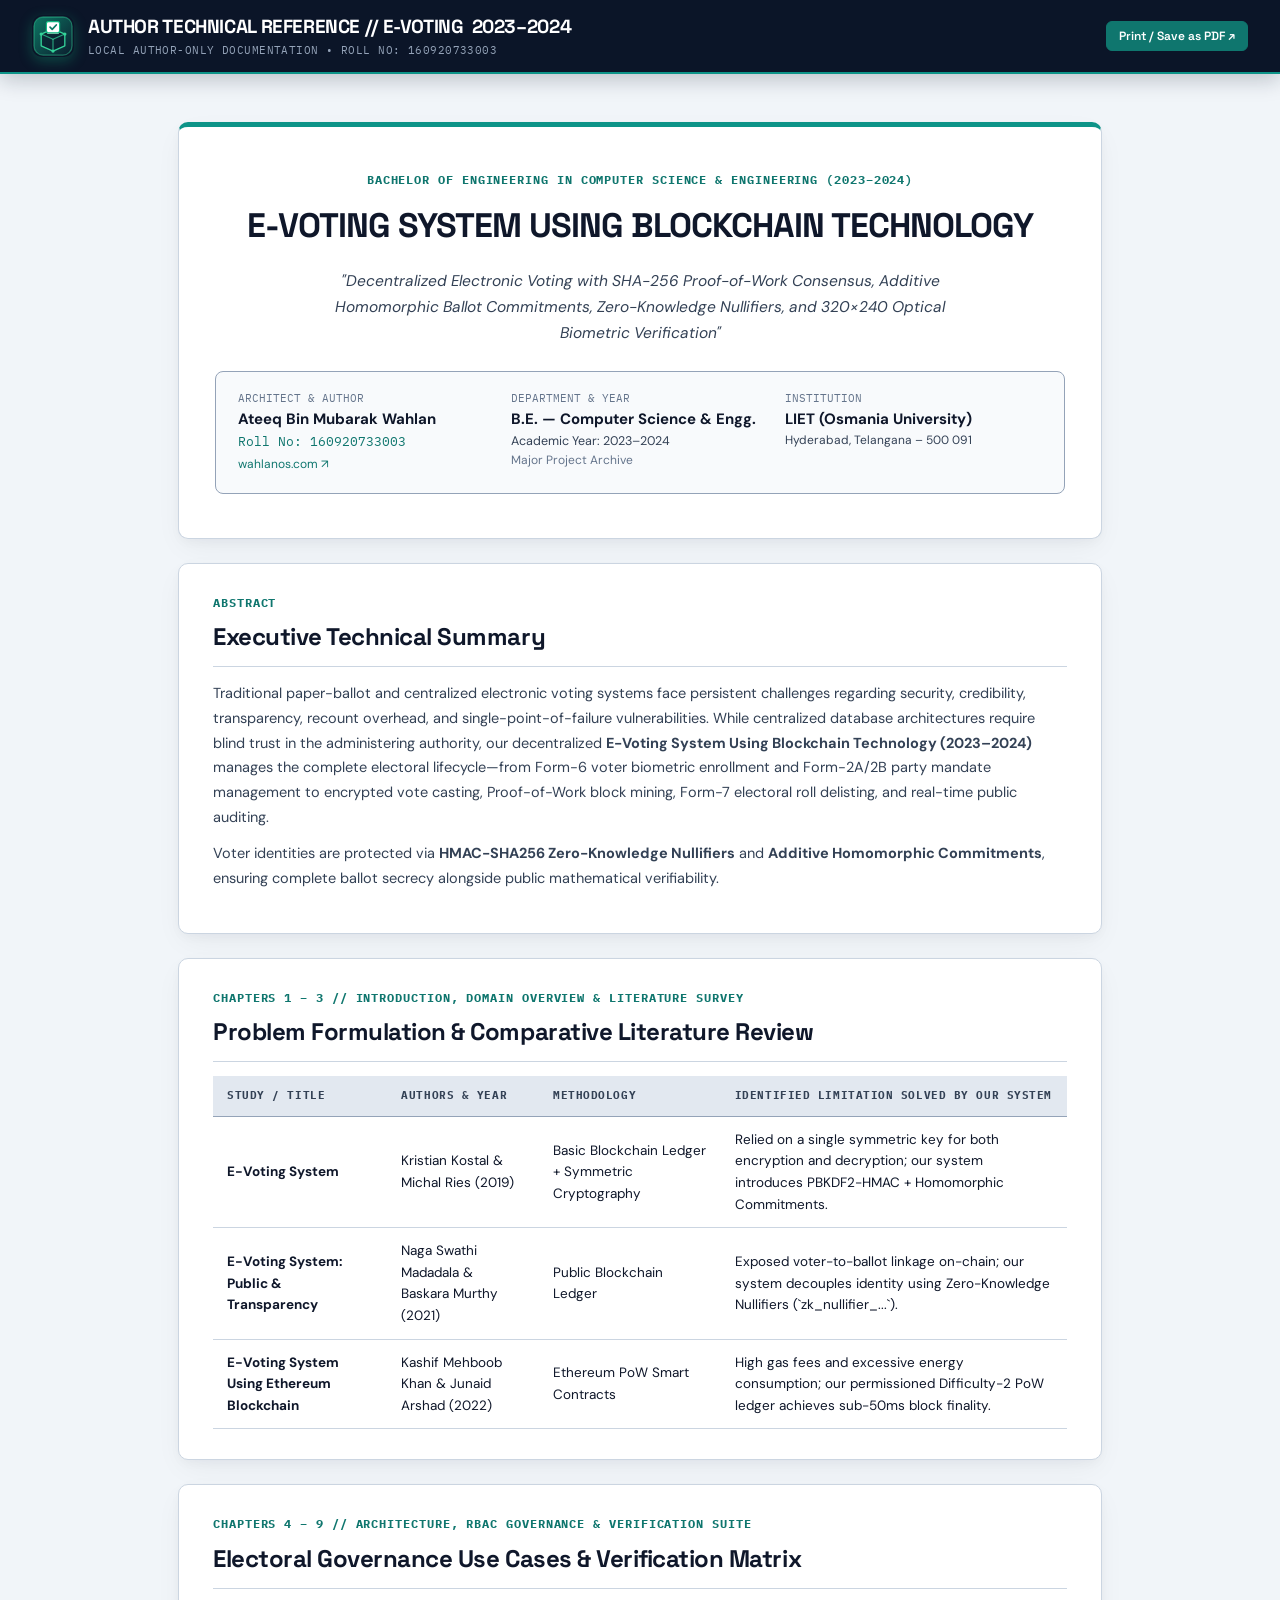
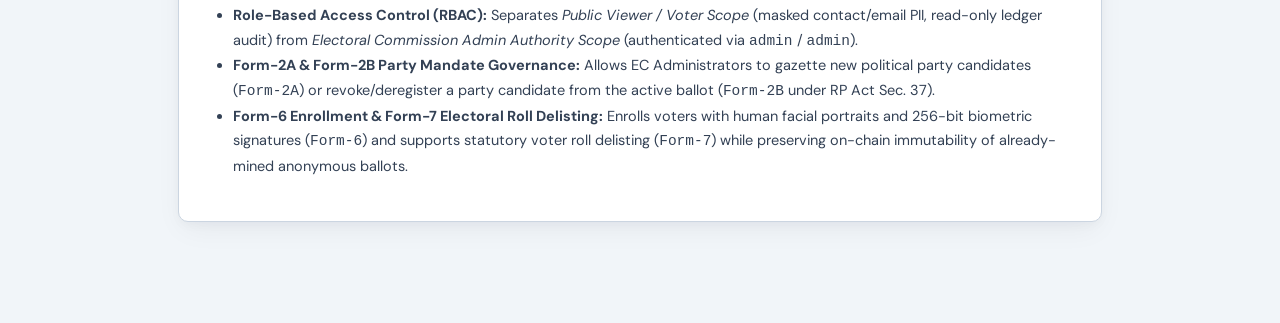
==== commit dd2e9edf: "feat(release): inline standalone CSS & base64 SVG assets, add cross-platform launchers & lock Git id" ====
--- a/PROJECT_MONOGRAPH.html
+++ b/PROJECT_MONOGRAPH.html
@@ -7,7 +7,1204 @@
   <link rel="preconnect" href="https://fonts.googleapis.com">
   <link rel="preconnect" href="https://fonts.gstatic.com" crossorigin>
   <link href="https://fonts.googleapis.com/css2?family=DM+Sans:wght@400;500;600;700&family=IBM+Plex+Mono:wght@400;600&family=Space+Grotesk:wght@600;700&display=swap" rel="stylesheet">
-  <link rel="stylesheet" href="static/wahlanos_evoting.css" />
+  <style id="inlined-wahlanos-evoting-css">
+/* ============================================================================
+   CIVICCHAIN // E-VOTING SYSTEM USING BLOCKCHAIN TECHNOLOGY
+   Independent Electoral & Cryptographic Design System
+   Architect: Ateeq Bin Mubarak Wahlan (Roll No: 160920733003)
+   Institution: LIET (Osmania University ’23) | WahlanOS.com
+   ============================================================================ */
+
+:root {
+  --bg-page: #F1F5F9;
+  --bg-surface: #FFFFFF;
+  --bg-subtle: #E2E8F0;
+  --bg-elevated: #F8FAFC;
+  --bg-navy: #0B1528;
+  --bg-navy-card: #111F38;
+  --ink-primary: #0F172A;
+  --ink-secondary: #334155;
+  --ink-muted: #64748B;
+  --primary: #0D9488;
+  --primary-dark: #0F766E;
+  --primary-soft: rgba(13, 148, 136, 0.10);
+  --primary-border: rgba(13, 148, 136, 0.30);
+  --indigo: #1D4ED8;
+  --indigo-soft: rgba(29, 78, 216, 0.09);
+  --emerald: #059669;
+  --emerald-soft: rgba(5, 150, 105, 0.12);
+  --crimson: #DC2626;
+  --crimson-soft: rgba(220, 38, 38, 0.10);
+  --amber: #D97706;
+  --amber-soft: rgba(217, 119, 6, 0.12);
+  --border-hairline: #CBD5E1;
+  --border-strong: #94A3B8;
+  --radius-sm: 6px;
+  --radius-md: 10px;
+  --radius-lg: 14px;
+  --shadow-card: 0 10px 30px -5px rgba(15, 23, 42, 0.06), 0 4px 12px -2px rgba(15, 23, 42, 0.04);
+  --shadow-modal: 0 24px 60px rgba(11, 21, 40, 0.38);
+  --font-display: 'Space Grotesk', -apple-system, BlinkMacSystemFont, sans-serif;
+  --font-sans: 'DM Sans', -apple-system, BlinkMacSystemFont, 'Segoe UI', Roboto, sans-serif;
+  --font-mono: 'IBM Plex Mono', 'SFMono-Regular', Menlo, Consolas, monospace;
+}
+
+* {
+  box-sizing: border-box;
+  margin: 0;
+  padding: 0;
+}
+
+html, body {
+  background-color: var(--bg-page);
+  color: var(--ink-primary);
+  font-family: var(--font-sans);
+  line-height: 1.6;
+  -webkit-font-smoothing: antialiased;
+}
+
+h1, h2, h3, h4, .brand-wordmark, .nav-tab, .kpi-value, .btn-primary, .btn-secondary, .btn-danger {
+  font-family: var(--font-display);
+}
+
+a {
+  color: var(--primary-dark);
+  text-decoration: none;
+  transition: all 0.18s ease;
+}
+
+a:hover {
+  color: var(--indigo);
+}
+
+/* ============================================================================
+   TOP COMMAND HEADER (Clean Horizontal Layout)
+   ============================================================================ */
+.top-nav {
+  position: sticky;
+  top: 0;
+  z-index: 100;
+  background: var(--bg-navy);
+  color: #F8FAFC;
+  border-bottom: 2px solid var(--primary);
+  padding: 0 32px;
+  height: 74px;
+  display: flex;
+  align-items: center;
+  justify-content: space-between;
+  box-shadow: 0 6px 20px rgba(11, 21, 40, 0.22);
+}
+
+.brand-cluster {
+  display: flex;
+  align-items: center;
+  gap: 14px;
+}
+
+.evoting-logo-img {
+  width: 42px;
+  height: 42px;
+  border-radius: 10px;
+  box-shadow: 0 4px 14px rgba(16, 185, 129, 0.32);
+  flex-shrink: 0;
+}
+
+.brand-title-wrap {
+  display: flex;
+  flex-direction: column;
+}
+
+.brand-wordmark {
+  font-weight: 700;
+  font-size: 19px;
+  letter-spacing: -0.02em;
+  color: #FFFFFF;
+  display: flex;
+  align-items: center;
+  gap: 8px;
+}
+
+.brand-subtitle {
+  font-family: var(--font-mono);
+  font-size: 11px;
+  color: #94A3B8;
+  letter-spacing: 0.04em;
+}
+
+.header-controls {
+  display: flex;
+  align-items: center;
+  gap: 12px;
+}
+
+.role-scope-pill {
+  display: inline-flex;
+  align-items: center;
+  gap: 8px;
+  padding: 7px 14px;
+  border-radius: 999px;
+  font-family: var(--font-mono);
+  font-size: 11.5px;
+  font-weight: 600;
+  cursor: pointer;
+  border: 1px solid rgba(148, 163, 184, 0.35);
+  background: rgba(255, 255, 255, 0.07);
+  color: #E2E8F0;
+  transition: all 0.18s ease;
+}
+
+.role-scope-pill:hover {
+  border-color: #34D399;
+  background: rgba(16, 185, 129, 0.15);
+}
+
+.role-scope-pill.admin-unlocked {
+  background: rgba(16, 185, 129, 0.2);
+  border-color: #10B981;
+  color: #6EE7B7;
+}
+
+.nav-cta {
+  padding: 8px 15px;
+  font-family: var(--font-mono);
+  font-size: 12px;
+  font-weight: 600;
+  color: #F8FAFC;
+  border: 1px solid rgba(148, 163, 184, 0.35);
+  border-radius: var(--radius-sm);
+  display: inline-flex;
+  align-items: center;
+  gap: 6px;
+  background: rgba(255, 255, 255, 0.05);
+}
+
+.nav-cta:hover {
+  border-color: #34D399;
+  color: #34D399;
+  background: rgba(16, 185, 129, 0.1);
+}
+
+/* ============================================================================
+   TELEMETRY STATUS STRIP & HORIZONTAL NAVIGATION RIBBON
+   ============================================================================ */
+.status-strip {
+  padding: 9px 32px;
+  border-bottom: 1px solid var(--border-hairline);
+  display: flex;
+  align-items: center;
+  justify-content: space-between;
+  font-family: var(--font-mono);
+  font-size: 11px;
+  letter-spacing: 0.06em;
+  text-transform: uppercase;
+  color: var(--ink-secondary);
+  background: #E2E8F0;
+}
+
+.status-pill {
+  display: inline-flex;
+  align-items: center;
+  gap: 8px;
+}
+
+.pulse-dot {
+  width: 8px;
+  height: 8px;
+  border-radius: 50%;
+  background: var(--primary);
+  box-shadow: 0 0 0 4px rgba(13, 148, 136, 0.22);
+  animation: pulseGlow 2s infinite;
+}
+
+@keyframes pulseGlow {
+  0%, 100% { transform: scale(1); opacity: 1; }
+  50% { transform: scale(1.25); opacity: 0.75; }
+}
+
+.nav-ribbon-bar {
+  background: var(--bg-surface);
+  border-bottom: 1px solid var(--border-hairline);
+  padding: 12px 32px;
+  position: sticky;
+  top: 74px;
+  z-index: 90;
+  box-shadow: 0 4px 12px rgba(15, 23, 42, 0.03);
+}
+
+.nav-links {
+  max-width: 1320px;
+  margin: 0 auto;
+  display: flex;
+  align-items: center;
+  gap: 10px;
+  flex-wrap: wrap;
+}
+
+.nav-tab {
+  background: var(--bg-elevated);
+  border: 1px solid var(--border-hairline);
+  padding: 9px 16px;
+  font-size: 13.5px;
+  font-weight: 600;
+  color: var(--ink-secondary);
+  border-radius: var(--radius-sm);
+  cursor: pointer;
+  transition: all 0.16s ease;
+  display: inline-flex;
+  align-items: center;
+  gap: 7px;
+}
+
+.nav-tab:hover {
+  color: var(--ink-primary);
+  border-color: var(--primary);
+  background: var(--primary-soft);
+}
+
+.nav-tab.active {
+  color: #FFFFFF;
+  background: var(--primary-dark);
+  border-color: var(--primary-dark);
+  box-shadow: 0 4px 12px rgba(15, 118, 110, 0.25);
+}
+
+/* ============================================================================
+   MAIN CONTAINER & OVERVIEW HERO WITH BALANCED LEFT & RIGHT CARDS
+   ============================================================================ */
+.main-container {
+  max-width: 1320px;
+  margin: 0 auto;
+  padding: 32px 32px 72px;
+}
+
+.hero-grid {
+  display: grid;
+  grid-template-columns: 1.08fr 1.12fr;
+  gap: 28px;
+  align-items: stretch;
+  padding-bottom: 32px;
+  border-bottom: 1px solid var(--border-hairline);
+  margin-bottom: 28px;
+}
+
+.hero-left-card {
+  background: var(--bg-surface);
+  border: 1px solid var(--border-hairline);
+  border-top: 4px solid var(--primary);
+  border-radius: var(--radius-lg);
+  padding: 28px 30px;
+  box-shadow: var(--shadow-card);
+  display: flex;
+  flex-direction: column;
+  justify-content: space-between;
+  gap: 18px;
+}
+
+.hero-kicker {
+  display: inline-flex;
+  align-items: center;
+  gap: 8px;
+  font-family: var(--font-mono);
+  font-size: 11px;
+  color: var(--primary-dark);
+  background: var(--primary-soft);
+  border: 1px solid var(--primary-border);
+  padding: 5px 12px;
+  border-radius: 999px;
+  margin-bottom: 12px;
+  font-weight: 600;
+  width: fit-content;
+}
+
+.hero-title {
+  font-size: 40px;
+  line-height: 1.08;
+  font-weight: 700;
+  letter-spacing: -0.03em;
+  margin-bottom: 12px;
+  color: var(--ink-primary);
+}
+
+.hero-title .teal-accent {
+  color: var(--primary-dark);
+  display: block;
+}
+
+.hero-lead {
+  font-size: 14.8px;
+  color: var(--ink-secondary);
+  margin-bottom: 16px;
+  line-height: 1.62;
+}
+
+.hero-spec-grid {
+  display: grid;
+  grid-template-columns: repeat(2, 1fr);
+  gap: 10px;
+  margin-bottom: 16px;
+}
+
+.hero-spec-item {
+  background: var(--bg-elevated);
+  border: 1px solid var(--border-hairline);
+  border-left: 3px solid var(--primary);
+  border-radius: 6px;
+  padding: 8px 12px;
+}
+
+.hero-spec-item .spec-kicker {
+  font-family: var(--font-mono);
+  font-size: 10px;
+  color: var(--ink-muted);
+  text-transform: uppercase;
+  letter-spacing: 0.05em;
+}
+
+.hero-spec-item .spec-val {
+  font-family: var(--font-display);
+  font-size: 13px;
+  font-weight: 700;
+  color: var(--ink-primary);
+}
+
+.hero-meta-strip {
+  display: grid;
+  grid-template-columns: repeat(3, 1fr);
+  gap: 8px;
+  font-family: var(--font-mono);
+  font-size: 11px;
+}
+
+.meta-chip {
+  background: var(--bg-elevated);
+  border: 1px solid var(--border-hairline);
+  padding: 7px 10px;
+  border-radius: 6px;
+  color: var(--ink-secondary);
+  white-space: nowrap;
+  overflow: hidden;
+  text-overflow: ellipsis;
+}
+
+.hero-actions {
+  display: flex;
+  flex-wrap: nowrap;
+  gap: 8px;
+  align-items: center;
+}
+
+/* Buttons */
+.btn-primary {
+  background: var(--primary-dark);
+  color: #FFFFFF;
+  border: 1px solid var(--primary-dark);
+  padding: 10px 16px;
+  font-size: 13px;
+  font-weight: 600;
+  border-radius: var(--radius-sm);
+  cursor: pointer;
+  display: inline-flex;
+  align-items: center;
+  justify-content: center;
+  gap: 6px;
+  white-space: nowrap;
+  transition: all 0.16s ease;
+}
+
+.btn-primary:hover {
+  background: #115E59;
+  color: #FFFFFF;
+  transform: translateY(-1px);
+}
+
+.btn-secondary {
+  background: var(--bg-surface);
+  color: var(--ink-primary);
+  border: 1px solid var(--border-strong);
+  padding: 10px 14px;
+  font-size: 13px;
+  font-weight: 600;
+  border-radius: var(--radius-sm);
+  cursor: pointer;
+  display: inline-flex;
+  align-items: center;
+  justify-content: center;
+  gap: 6px;
+  white-space: nowrap;
+  transition: all 0.16s ease;
+}
+
+.btn-secondary:hover {
+  border-color: var(--primary-dark);
+  color: var(--primary-dark);
+  background: var(--primary-soft);
+}
+
+.btn-danger {
+  background: var(--crimson-soft);
+  color: var(--crimson);
+  border: 1px solid rgba(220, 38, 38, 0.35);
+  padding: 8px 14px;
+  font-size: 12.5px;
+  font-weight: 600;
+  border-radius: var(--radius-sm);
+  cursor: pointer;
+  display: inline-flex;
+  align-items: center;
+  gap: 6px;
+  transition: all 0.15s ease;
+}
+
+.btn-danger:hover {
+  background: var(--crimson);
+  color: #FFFFFF;
+}
+
+.btn-sm {
+  padding: 6px 12px;
+  font-size: 12px;
+}
+
+/* ============================================================================
+   FULL-BLEED INTERACTIVE ATOMIC CONSENSUS REACTOR CARD (Zero Dead Space)
+   ============================================================================ */
+.blueprint-card {
+  background: var(--bg-navy);
+  color: #F8FAFC;
+  border: 1px solid #1E293B;
+  border-top: 4px solid #10B981;
+  border-radius: var(--radius-lg);
+  padding: 18px 20px;
+  box-shadow: var(--shadow-card);
+  display: flex;
+  flex-direction: column;
+  justify-content: space-between;
+  gap: 10px;
+}
+
+.blueprint-header {
+  display: flex;
+  align-items: center;
+  justify-content: space-between;
+  font-family: var(--font-mono);
+  font-size: 11px;
+  letter-spacing: 0.05em;
+  text-transform: uppercase;
+  color: #94A3B8;
+  white-space: nowrap;
+  gap: 12px;
+}
+
+.orbit-status-cluster {
+  display: inline-flex;
+  align-items: center;
+  gap: 10px;
+  white-space: nowrap;
+  flex-shrink: 0;
+}
+
+.orbit-state-badge {
+  display: inline-flex;
+  align-items: center;
+  gap: 6px;
+  font-weight: 700;
+  font-size: 11px;
+  white-space: nowrap;
+}
+
+.orbit-state-badge.live {
+  color: #34D399;
+}
+
+.orbit-state-badge.paused {
+  color: #F87171;
+}
+
+.orbit-dot {
+  width: 8px;
+  height: 8px;
+  border-radius: 50%;
+  display: inline-block;
+}
+
+.orbit-dot.live {
+  background: #10B981;
+  box-shadow: 0 0 8px #10B981;
+  animation: blinkLiveOrbit 1.15s ease-in-out infinite;
+}
+
+.orbit-dot.paused {
+  background: #EF4444;
+  box-shadow: 0 0 8px #EF4444;
+}
+
+@keyframes blinkLiveOrbit {
+  0%, 100% { opacity: 1; transform: scale(1); }
+  50% { opacity: 0.25; transform: scale(0.85); }
+}
+
+.orbit-toggle-btn {
+  background: rgba(255, 255, 255, 0.08);
+  border: 1px solid rgba(148, 163, 184, 0.32);
+  color: #E2E8F0;
+  font-family: var(--font-mono);
+  font-size: 10.5px;
+  font-weight: 600;
+  padding: 4px 10px;
+  border-radius: 5px;
+  cursor: pointer;
+  white-space: nowrap;
+  display: inline-flex;
+  align-items: center;
+  gap: 5px;
+  transition: all 0.15s ease;
+}
+
+.orbit-toggle-btn:hover {
+  border-color: #34D399;
+  color: #FFFFFF;
+}
+
+.atomic-canvas-wrap {
+  flex: 1;
+  min-height: 356px;
+  background-color: #070F1E;
+  background-image:
+    radial-gradient(circle at center, rgba(16, 185, 129, 0.18) 0%, transparent 68%),
+    linear-gradient(to right, rgba(148, 163, 184, 0.06) 1px, transparent 1px),
+    linear-gradient(to bottom, rgba(148, 163, 184, 0.06) 1px, transparent 1px);
+  background-size: 100% 100%, 26px 26px, 26px 26px;
+  border: 1px solid #1E293B;
+  border-radius: var(--radius-md);
+  position: relative;
+  overflow: hidden;
+  display: flex;
+  align-items: center;
+  justify-content: center;
+}
+
+#atomicConsensusCanvas {
+  width: 100%;
+  height: 100%;
+  display: block;
+  cursor: pointer;
+}
+
+.atomic-compact-bar {
+  background: rgba(15, 23, 42, 0.92);
+  border: 1px solid rgba(52, 211, 153, 0.30);
+  border-radius: 6px;
+  padding: 8px 13px;
+  font-family: var(--font-mono);
+  font-size: 11.5px;
+  color: #E2E8F0;
+  display: flex;
+  align-items: center;
+  justify-content: space-between;
+  gap: 10px;
+}
+
+/* ============================================================================
+   KPI TELEMETRY ROW
+   ============================================================================ */
+.kpi-grid {
+  display: grid;
+  grid-template-columns: repeat(4, 1fr);
+  gap: 16px;
+  margin-bottom: 28px;
+}
+
+.kpi-card {
+  background: var(--bg-surface);
+  border: 1px solid var(--border-hairline);
+  border-left: 4px solid var(--primary);
+  border-radius: var(--radius-md);
+  padding: 18px 20px;
+  box-shadow: var(--shadow-card);
+}
+
+.kpi-label {
+  font-family: var(--font-mono);
+  font-size: 11px;
+  text-transform: uppercase;
+  letter-spacing: 0.07em;
+  color: var(--ink-muted);
+  margin-bottom: 6px;
+}
+
+.kpi-value {
+  font-size: 27px;
+  font-weight: 700;
+  letter-spacing: -0.02em;
+  color: var(--ink-primary);
+}
+
+.kpi-sub {
+  font-size: 12.5px;
+  color: var(--ink-secondary);
+  margin-top: 4px;
+}
+
+/* ============================================================================
+   TAB PANELS, CARDS & GRIDS
+   ============================================================================ */
+.tab-panel {
+  display: none;
+}
+
+.tab-panel.active {
+  display: block;
+}
+
+.two-col-grid {
+  display: grid;
+  grid-template-columns: 1fr 1fr;
+  gap: 24px;
+  margin-bottom: 24px;
+}
+
+.three-col-grid {
+  display: grid;
+  grid-template-columns: repeat(3, 1fr);
+  gap: 20px;
+  margin-bottom: 24px;
+}
+
+.panel-card {
+  background: var(--bg-surface);
+  border: 1px solid var(--border-hairline);
+  border-radius: var(--radius-md);
+  padding: 24px;
+  box-shadow: var(--shadow-card);
+  margin-bottom: 24px;
+  position: relative;
+}
+
+.panel-header {
+  display: flex;
+  align-items: center;
+  justify-content: space-between;
+  gap: 12px;
+  margin-bottom: 18px;
+  padding-bottom: 12px;
+  border-bottom: 1px solid var(--border-hairline);
+  flex-wrap: wrap;
+}
+
+.panel-title {
+  font-size: 18px;
+  font-weight: 700;
+  letter-spacing: -0.02em;
+  color: var(--ink-primary);
+}
+
+.panel-tag {
+  font-family: var(--font-mono);
+  font-size: 11px;
+  text-transform: uppercase;
+  letter-spacing: 0.06em;
+  padding: 4px 10px;
+  border-radius: 999px;
+  background: var(--primary-soft);
+  color: var(--primary-dark);
+  border: 1px solid var(--primary-border);
+  font-weight: 600;
+}
+
+/* Role-Based Lock Banner */
+.rbac-lock-banner {
+  background: linear-gradient(90deg, rgba(15, 23, 42, 0.96), rgba(30, 41, 59, 0.96));
+  color: #F8FAFC;
+  border: 1px solid #334155;
+  border-left: 4px solid var(--amber);
+  border-radius: var(--radius-md);
+  padding: 14px 18px;
+  margin-bottom: 18px;
+  display: flex;
+  align-items: center;
+  justify-content: space-between;
+  gap: 16px;
+  flex-wrap: wrap;
+}
+
+/* Forms & Custom Styled Dropdown Select */
+.form-group {
+  margin-bottom: 14px;
+}
+
+.form-label {
+  display: block;
+  font-size: 12.5px;
+  font-weight: 600;
+  color: var(--ink-secondary);
+  margin-bottom: 6px;
+}
+
+.form-input {
+  width: 100%;
+  padding: 11px 14px;
+  border: 1px solid var(--border-strong);
+  border-radius: var(--radius-sm);
+  font-family: var(--font-sans);
+  font-size: 14px;
+  background: var(--bg-elevated);
+  color: var(--ink-primary);
+  transition: all 0.15s ease;
+}
+
+.form-select {
+  width: 100%;
+  padding: 11px 44px 11px 14px;
+  border: 1px solid var(--border-strong);
+  border-radius: var(--radius-sm);
+  font-family: var(--font-sans);
+  font-size: 14px;
+  font-weight: 500;
+  background-color: var(--bg-elevated);
+  color: var(--ink-primary);
+  appearance: none;
+  -webkit-appearance: none;
+  -moz-appearance: none;
+  background-image: url("data:image/svg+xml,%3Csvg xmlns='http://www.w3.org/2000/svg' width='16' height='16' viewBox='0 0 24 24' fill='none' stroke='%230F766E' stroke-width='2.4' stroke-linecap='round' stroke-linejoin='round'%3E%3Cpolyline points='6 9 12 15 18 9'%3E%3C/polyline%3E%3C/svg%3E");
+  background-repeat: no-repeat;
+  background-position: right 14px center;
+  background-size: 16px 16px;
+  cursor: pointer;
+  transition: all 0.15s ease;
+}
+
+.form-input:focus, .form-select:focus {
+  outline: none;
+  border-color: var(--primary);
+  background-color: #FFFFFF;
+  box-shadow: 0 0 0 3px var(--primary-soft);
+}
+
+/* Party Roster Grid */
+.party-grid {
+  display: grid;
+  grid-template-columns: repeat(auto-fill, minmax(285px, 1fr));
+  gap: 18px;
+}
+
+.party-card {
+  background: var(--bg-elevated);
+  border: 1px solid var(--border-hairline);
+  border-radius: var(--radius-md);
+  padding: 18px;
+  display: flex;
+  flex-direction: column;
+  justify-content: space-between;
+  transition: transform 0.16s ease, border-color 0.16s ease, box-shadow 0.16s ease;
+}
+
+.party-card:hover {
+  transform: translateY(-2px);
+  border-color: var(--primary);
+  box-shadow: var(--shadow-card);
+  background: #FFFFFF;
+}
+
+.party-card-top {
+  display: flex;
+  align-items: center;
+  gap: 14px;
+  margin-bottom: 12px;
+}
+
+.party-symbol-img {
+  width: 60px;
+  height: 60px;
+  border-radius: 50%;
+  object-fit: contain;
+  background: #FFFFFF;
+  border: 1px solid var(--border-hairline);
+  padding: 5px;
+  flex-shrink: 0;
+}
+
+.party-code-badge {
+  font-family: var(--font-mono);
+  font-size: 11px;
+  font-weight: 600;
+  padding: 2px 8px;
+  border-radius: 4px;
+  background: var(--primary-soft);
+  color: var(--primary-dark);
+  display: inline-block;
+  margin-bottom: 4px;
+}
+
+/* Human Voter Profile Cards & Avatars */
+.voter-avatar-thumb {
+  width: 46px;
+  height: 46px;
+  border-radius: 50%;
+  object-fit: cover;
+  border: 2px solid var(--primary);
+  flex-shrink: 0;
+  background: #0B1528;
+}
+
+.voter-booth-grid {
+  display: grid;
+  grid-template-columns: repeat(auto-fill, minmax(235px, 1fr));
+  gap: 14px;
+  margin-bottom: 20px;
+}
+
+.voter-profile-card {
+  background: var(--bg-elevated);
+  border: 1px solid var(--border-hairline);
+  border-radius: var(--radius-md);
+  padding: 14px;
+  display: flex;
+  flex-direction: column;
+  justify-content: space-between;
+  gap: 10px;
+  cursor: pointer;
+  transition: all 0.16s ease;
+}
+
+.voter-profile-card:hover, .voter-profile-card.selected {
+  border-color: var(--primary);
+  background: #FFFFFF;
+  box-shadow: 0 6px 18px rgba(13, 148, 136, 0.12);
+}
+
+/* Tables */
+.data-table-wrap {
+  overflow-x: auto;
+}
+
+.data-table {
+  width: 100%;
+  border-collapse: collapse;
+  font-size: 13.5px;
+}
+
+.data-table th {
+  text-align: left;
+  padding: 11px 14px;
+  font-family: var(--font-mono);
+  font-size: 11px;
+  text-transform: uppercase;
+  letter-spacing: 0.05em;
+  color: var(--ink-secondary);
+  background: var(--bg-subtle);
+  border-bottom: 1px solid var(--border-strong);
+}
+
+.data-table td {
+  padding: 12px 14px;
+  border-bottom: 1px solid var(--border-hairline);
+  vertical-align: middle;
+}
+
+.reticle-overlay {
+  position: absolute;
+  inset: 14px;
+  border: 1.5px dashed rgba(52, 211, 153, 0.8);
+  border-radius: 8px;
+  pointer-events: none;
+  display: flex;
+  align-items: flex-end;
+  justify-content: space-between;
+  padding: 8px 10px;
+  font-family: var(--font-mono);
+  font-size: 10px;
+  color: #6EE7B7;
+  background: linear-gradient(to top, rgba(8, 16, 32, 0.82) 0%, transparent 35%);
+}
+
+/* Laser Scan Line Animation for Popup */
+.laser-scan-line {
+  position: absolute;
+  left: 0;
+  right: 0;
+  height: 3px;
+  background: linear-gradient(90deg, transparent, #10B981, #34D399, #10B981, transparent);
+  box-shadow: 0 0 14px 3px rgba(16, 185, 129, 0.85);
+  z-index: 10;
+  display: none;
+}
+
+.laser-scan-line.scanning {
+  display: block;
+  animation: scanSweep 1.35s ease-in-out infinite;
+}
+
+@keyframes scanSweep {
+  0% { top: 8%; }
+  50% { top: 88%; }
+  100% { top: 8%; }
+}
+
+/* Receipt Banner */
+.receipt-banner {
+  background: var(--bg-navy);
+  border-left: 5px solid #10B981;
+  color: #F8FAFC;
+  padding: 18px 22px;
+  border-radius: var(--radius-md);
+  font-family: var(--font-mono);
+  font-size: 12.5px;
+  line-height: 1.7;
+  margin-top: 18px;
+  word-break: break-all;
+}
+
+/* Blockchain Block Cards */
+.block-chain-list {
+  display: flex;
+  flex-direction: column;
+  gap: 16px;
+}
+
+.block-card {
+  background: var(--bg-surface);
+  border: 1px solid var(--border-strong);
+  border-left: 5px solid var(--primary);
+  border-radius: var(--radius-md);
+  padding: 18px 20px;
+}
+
+.block-card.tampered {
+  border-left-color: var(--crimson);
+  background: #FEF2F2;
+}
+
+.hash-mono {
+  font-family: var(--font-mono);
+  font-size: 12px;
+  background: var(--bg-subtle);
+  padding: 4px 8px;
+  border-radius: 4px;
+  word-break: break-all;
+}
+
+/* ============================================================================
+   POPUP MODALS (Biometric Scanner, 5-Sec Vote Confirmation Popup, Admin Login)
+   ============================================================================ */
+.modal-backdrop {
+  position: fixed;
+  inset: 0;
+  z-index: 500;
+  background: rgba(11, 21, 40, 0.74);
+  backdrop-filter: blur(6px);
+  display: none;
+  align-items: center;
+  justify-content: center;
+  padding: 20px;
+}
+
+.modal-backdrop.open {
+  display: flex;
+}
+
+.modal-card {
+  background: var(--bg-surface);
+  border: 1px solid var(--border-strong);
+  border-top: 5px solid var(--primary);
+  border-radius: var(--radius-lg);
+  max-width: 820px;
+  width: 100%;
+  max-height: 92vh;
+  overflow-y: auto;
+  box-shadow: var(--shadow-modal);
+  padding: 26px 28px;
+}
+
+.modal-portrait-stage {
+  position: relative;
+  width: 100%;
+  height: 270px;
+  background: #081020;
+  border-radius: var(--radius-md);
+  overflow: hidden;
+  border: 2px solid var(--primary);
+  display: flex;
+  align-items: center;
+  justify-content: center;
+}
+
+.modal-portrait-stage img,
+.modal-portrait-stage video,
+.modal-portrait-stage canvas {
+  width: 100%;
+  height: 100%;
+  object-fit: cover;
+  display: block;
+}
+
+/* Vote Cast Confirmation Modal Styles (5-Second Auto-Closing Timer) */
+.vote-confirm-hero {
+  display: flex;
+  align-items: center;
+  justify-content: center;
+  gap: 22px;
+  background: var(--bg-elevated);
+  border: 1px solid var(--border-hairline);
+  border-radius: var(--radius-md);
+  padding: 20px 24px;
+  margin-bottom: 18px;
+  flex-wrap: wrap;
+}
+
+.vote-confirm-party-emblem {
+  width: 88px;
+  height: 88px;
+  border-radius: 50%;
+  object-fit: contain;
+  background: #FFFFFF;
+  border: 3px solid var(--primary);
+  padding: 8px;
+  box-shadow: 0 8px 24px rgba(13, 148, 136, 0.22);
+  flex-shrink: 0;
+}
+
+.vote-timer-track {
+  width: 100%;
+  height: 6px;
+  background: var(--bg-subtle);
+  border-radius: 999px;
+  overflow: hidden;
+  margin-top: 14px;
+}
+
+.vote-timer-fill {
+  height: 100%;
+  width: 100%;
+  background: linear-gradient(90deg, var(--primary), #10B981);
+  border-radius: 999px;
+  transition: width 1s linear;
+}
+
+/* ============================================================================
+   STRUCTURED ARCHITECTURAL FOOTER (No Source Repo Button, Clean Hierarchy)
+   ============================================================================ */
+.site-footer {
+  border-top: 2px solid var(--border-hairline);
+  padding: 40px 32px 34px;
+  margin-top: 64px;
+  background: var(--bg-navy);
+  color: #E2E8F0;
+}
+
+.footer-inner {
+  max-width: 1120px;
+  margin: 0 auto;
+  display: flex;
+  flex-direction: column;
+  align-items: center;
+  text-align: center;
+  gap: 16px;
+}
+
+.footer-brand-row {
+  display: inline-flex;
+  align-items: center;
+  gap: 12px;
+  background: rgba(255, 255, 255, 0.05);
+  border: 1px solid rgba(148, 163, 184, 0.22);
+  padding: 8px 20px;
+  border-radius: 999px;
+}
+
+.footer-attribution-card {
+  display: flex;
+  flex-direction: column;
+  align-items: center;
+  gap: 8px;
+  padding: 14px 26px;
+  background: rgba(255, 255, 255, 0.03);
+  border: 1px solid rgba(148, 163, 184, 0.16);
+  border-radius: var(--radius-md);
+}
+
+.footer-architect-line {
+  font-family: var(--font-display);
+  font-size: 15.5px;
+  color: #FFFFFF;
+  font-weight: 600;
+  letter-spacing: -0.01em;
+}
+
+.footer-credentials-row {
+  display: flex;
+  flex-wrap: wrap;
+  justify-content: center;
+  align-items: center;
+  gap: 10px;
+  font-family: var(--font-mono);
+  font-size: 12px;
+  color: #CBD5E1;
+}
+
+.footer-cred-pill {
+  background: rgba(15, 23, 42, 0.75);
+  border: 1px solid rgba(148, 163, 184, 0.25);
+  padding: 4px 11px;
+  border-radius: 6px;
+}
+
+.footer-meta-grid {
+  display: flex;
+  flex-wrap: wrap;
+  justify-content: center;
+  gap: 10px 20px;
+  font-family: var(--font-mono);
+  font-size: 11.5px;
+  color: #94A3B8;
+}
+
+.footer-links-row {
+  display: flex;
+  flex-wrap: wrap;
+  justify-content: center;
+  gap: 12px;
+  margin-top: 2px;
+}
+
+.footer-link-pill {
+  padding: 7px 18px;
+  border-radius: 999px;
+  background: rgba(13, 148, 136, 0.18);
+  border: 1px solid rgba(52, 211, 153, 0.38);
+  color: #6EE7B7;
+  font-family: var(--font-mono);
+  font-size: 12px;
+  font-weight: 600;
+}
+
+.footer-link-pill:hover {
+  background: #0D9488;
+  color: #FFFFFF;
+}
+
+@media (max-width: 980px) {
+  .hero-grid, .two-col-grid, .three-col-grid, .kpi-grid, .hero-meta-strip {
+    grid-template-columns: 1fr;
+  }
+  .hero-actions {
+    flex-wrap: wrap;
+  }
+  .hero-title {
+    font-size: 34px;
+  }
+  .top-nav {
+    height: auto;
+    padding: 14px 20px;
+    flex-direction: column;
+    gap: 12px;
+  }
+  .nav-ribbon-bar {
+    top: 0;
+    position: relative;
+  }
+}
+
+</style>
   <style>
     .mono-container { max-width: 980px; margin: 0 auto; padding: 48px 28px 80px; }
     .chapter-card { background: #FFFFFF; border: 1px solid var(--border-hairline); border-radius: 10px; padding: 30px 34px; margin-bottom: 24px; box-shadow: var(--shadow-card); }
@@ -21,7 +1218,7 @@
 <body>
   <header class="top-nav no-print">
     <div class="brand-cluster">
-      <img src="static/evoting_logo.svg" alt="CivicChain Logo" class="evoting-logo-img" />
+      <img src="[data-uri]" alt="CivicChain Logo" class="evoting-logo-img" />
       <div class="brand-title-wrap">
         <div class="brand-wordmark">
           <span>AUTHOR TECHNICAL REFERENCE // E-VOTING</span>
